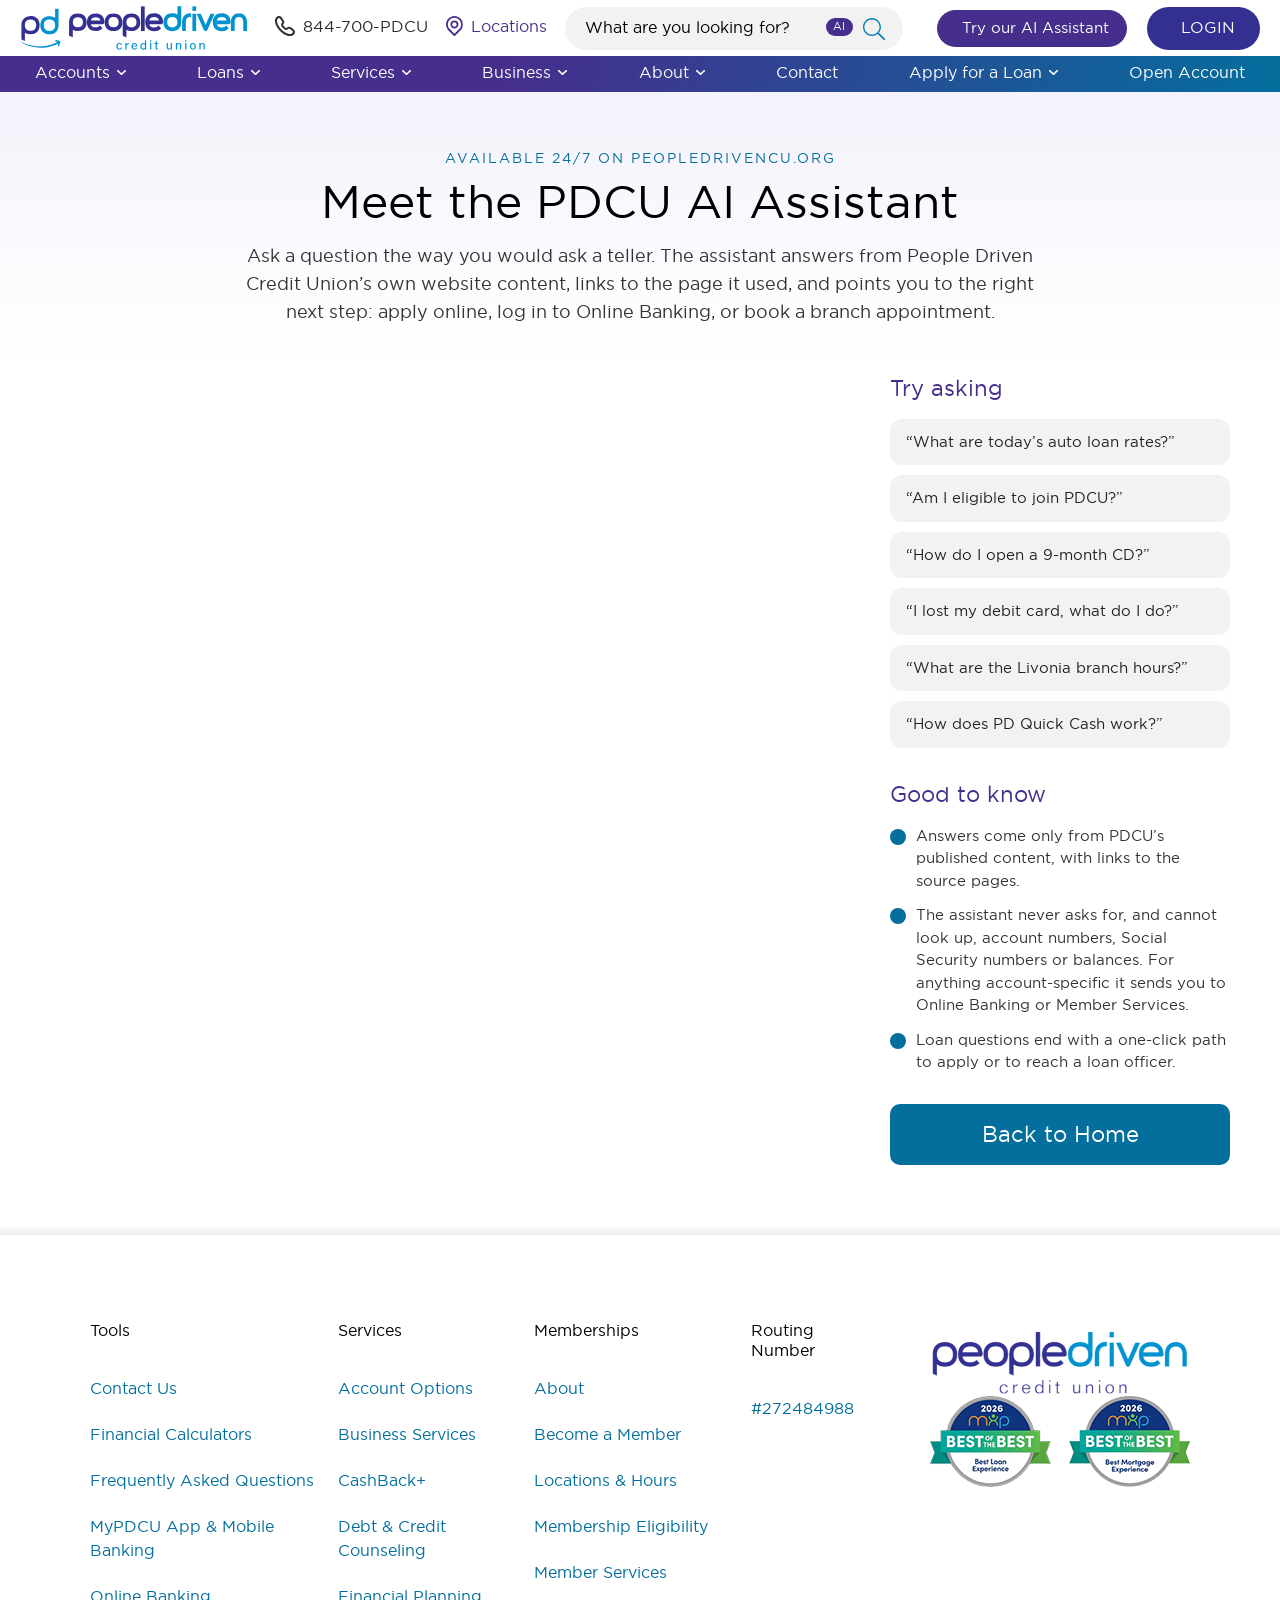
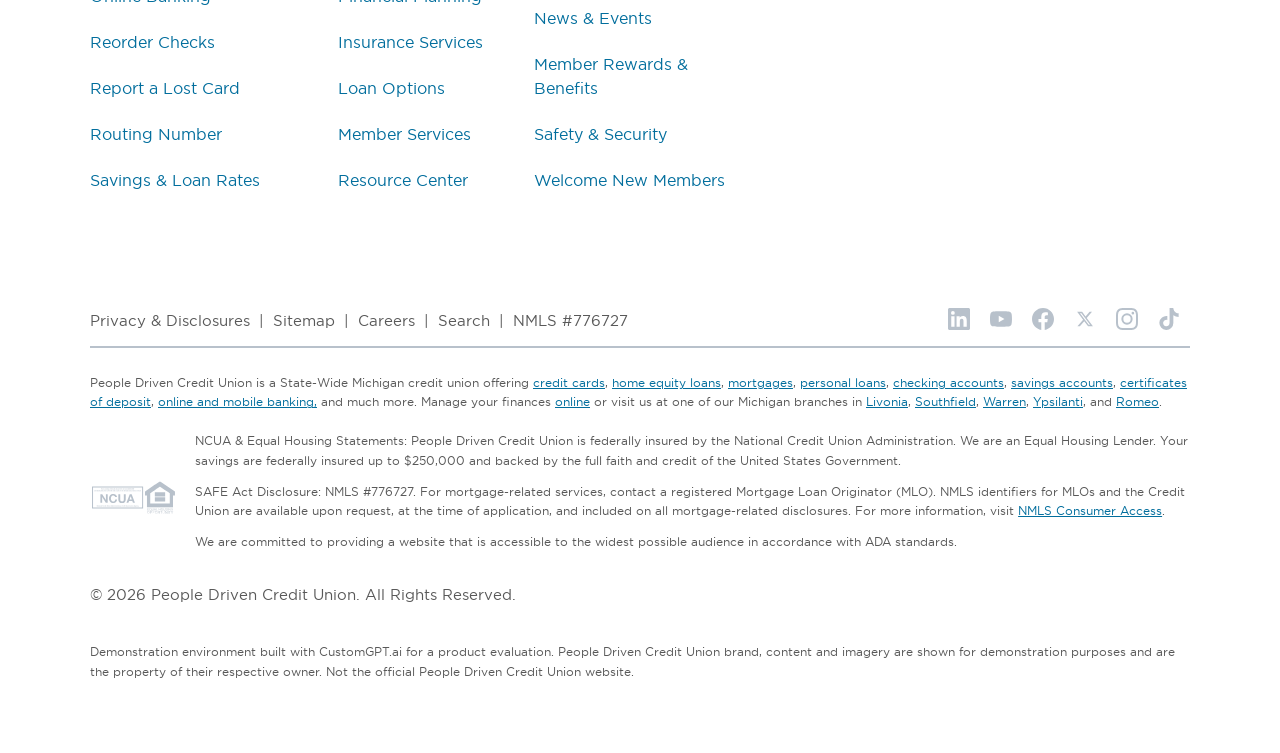
==== assistant.html @ 5036aa1f "Add Try our AI Assistant header button and an inline-embed assistant page Co-Authored-By: Claude Fab" ====
<!DOCTYPE html>
<html lang="en-US">
<head>
<meta charset="UTF-8">
<meta name="viewport" content="width=device-width, initial-scale=1">
<title>Try Our AI Assistant | People Driven Credit Union</title>
<meta name="description" content="Ask the People Driven Credit Union AI Assistant about accounts, loans, rates, branches and digital banking. Demo page.">
<meta name="robots" content="noindex, nofollow">
<link rel="icon" href="assets/img/pdcu-logo-200.png">
<link rel="preconnect" href="https://fonts.googleapis.com">
<link rel="preconnect" href="https://fonts.gstatic.com" crossorigin>
<link href="https://fonts.googleapis.com/css2?family=Great+Vibes&display=swap" rel="stylesheet">
<link rel="stylesheet" href="css/icons.css">
<link rel="stylesheet" href="css/styles.css">
<script src="config.js"></script>
<!-- DEMO SITE: a People Driven Credit Union-style homepage built to demonstrate a CustomGPT.ai website agent.
     Not the real peopledrivencu.org. Copy, rates and imagery captured from the public homepage on 2026-09-23. -->
</head>
<body class="page-assistant" data-no-float="1">

<header class="g-header">
  <div class="g-header__top">
    <div class="wrap-1380 g-header__container">
      <a class="logo-primary" href="index.html" aria-label="People Driven Credit Union home">
        <img src="assets/img/logo-full.svg" alt="People Driven Credit Union" width="227" height="44">
      </a>
      <div class="phone-area"><a href="tel:+1-844-700-7328"><span class="text">844-700-PDCU</span></a></div>
      <div class="locations-area"><a href="https://www.peopledrivencu.org/about/locations-hours/"><span class="text">Locations</span></a></div>
      <div class="search-area">
        <div class="c-search">
          <form class="c-search__form" action="#" method="get">
            <input class="c-search__input" id="search" name="q" type="text" placeholder="What are you looking for?" aria-label="Search the site with AI" autocomplete="off">
            <span class="c-search__ai" aria-hidden="true">AI</span>
            <button type="submit" aria-label="Search"><img src="assets/icons/search.svg" alt="" width="23" height="23"></button>
          </form>
        </div>

        <!-- AI search results dropdown (CustomGPT.ai Search Generative Experience renders into #customgpt_chat) -->
        <section class="sge-panel" id="sgePanel" role="dialog" aria-labelledby="sgeTitle" hidden>
          <header class="sge-panel__head">
            <div class="sge-panel__titles">
              <span class="sge-panel__label" id="sgeTitle">AI Search</span>
              <span class="sge-panel__query" id="sgeQuery"></span>
            </div>
            <button class="sge-panel__close" id="sgeClose" type="button" aria-label="Close search results">&times;</button>
          </header>
          <div class="sge-panel__body">
            <div class="sge-panel__loading" id="sgeLoading"><span class="sge-panel__spinner"></span> Searching peopledrivencu.org&hellip;</div>
            <div id="customgpt_chat"></div>
          </div>
        </section>
      </div>
      <div class="navigation__right">
        <a class="try-ai" href="assistant.html"><svg viewBox="0 0 24 24" width="18" height="18" aria-hidden="true"><path d="M12 2l1.8 5.2L19 9l-5.2 1.8L12 16l-1.8-5.2L5 9l5.2-1.8L12 2zm7 11l.9 2.6L22.5 16.5l-2.6.9L19 20l-.9-2.6-2.6-.9 2.6-.9L19 13zM5 14l.7 2 2 .7-2 .7L5 19.4l-.7-2-2-.7 2-.7L5 14z" fill="currentColor"/></svg>Try our AI Assistant</a>
        <button class="login login-trigger" type="button" aria-haspopup="true">
          <svg fill="none" height="21" viewBox="0 0 20 21" width="20" xmlns="http://www.w3.org/2000/svg" aria-hidden="true"><path d="M10.0038 11.1024C6.94383 11.1024 4.44873 8.61514 4.44873 5.55512C4.44873 2.4951 6.93598 0 10.0038 0C13.0717 0 15.559 2.48725 15.559 5.55512C15.559 8.62299 13.0717 11.1024 10.0038 11.1024ZM10.0038 1.96155C8.0266 1.96155 6.41028 3.57003 6.41028 5.55512C6.41028 7.54021 8.01876 9.14084 10.0038 9.14084C11.9889 9.14084 13.5974 7.53237 13.5974 5.55512C13.5974 3.57787 11.9889 1.96155 10.0038 1.96155Z" fill="white"/><path d="M19.0192 20.1255H0.980777C0.439388 20.1255 0 19.6862 0 19.1448C0 13.6289 4.48803 9.14084 10.0039 9.14084C15.5198 9.14084 20.0078 13.6289 20.0078 19.1448C20.0078 19.6862 19.5685 20.1255 19.0271 20.1255H19.0192ZM2.02432 18.164H17.9835C17.4971 14.1938 14.1075 11.1024 10.0039 11.1024C5.90035 11.1024 2.51079 14.186 2.02432 18.164Z" fill="white"/></svg>
          Login
        </button>
        <div class="c-login__container">
          <div class="c-login">
            <h2 class="c-login__title">Online Banking</h2>
            <form class="c-login__form" action="#" method="post" autocomplete="off">
              <label>Username <input class="c-login__input" name="username" type="text" required autocapitalize="off" autocorrect="off" spellcheck="false"></label>
              <button class="button button--hollow button--full-width c-login__button" type="submit">Sign in</button>
            </form>
            <div class="c-login__links">
              <a class="c-login__link" href="https://my.peopledrivencu.org/enroll">Enroll</a>
              <a class="c-login__link" href="https://my.peopledrivencu.org/forgot">Forgot Password</a>
            </div>
          </div>
        </div>
      </div>
    </div>
  </div>

  <div class="menubar-area">
    <div class="wrap-1380 g-header__container">
      <button class="c-trigger" type="button" aria-label="Open Navigation"><span></span></button>
      <nav class="navigation__inner" aria-label="Main">
        <ul class="nav-main">
          <li class="menu-item is-parent">
            <button class="is-parent-trigger" type="button" aria-expanded="false">Accounts</button>
            <ul class="sub-menu sub-menu-level-1">
              <li class="menu-item is-parent"><a class="parent-link" href="https://www.peopledrivencu.org/accounts/checking-account-options/">Checking</a>
                <ul class="sub-menu sub-menu-level-2">
                  <li class="menu-item"><a href="https://www.peopledrivencu.org/accounts/checking-account-options/basic-checking/">Checking Accounts</a></li>
                  <li class="menu-item"><a href="https://ordermychecks.com/login_a.jsp">Reorder Checks</a></li>
                  <li class="menu-item"><a href="https://www.peopledrivencu.org/accounts/checking-account-options/visa-debit-card-atm/">Visa Debit Card &amp; ATM Card</a></li>
                </ul>
              </li>
              <li class="menu-item is-parent"><a class="parent-link" href="https://www.peopledrivencu.org/accounts/savings/">Savings</a>
                <ul class="sub-menu sub-menu-level-2">
                  <li class="menu-item"><a href="https://www.peopledrivencu.org/accounts/savings/member-savings-account/">Savings Accounts</a></li>
                  <li class="menu-item"><a href="https://www.peopledrivencu.org/accounts/savings/youthaccounts/">Youth Accounts</a></li>
                  <li class="menu-item"><a href="https://www.peopledrivencu.org/accounts/investment-savings/money-market-plus/">Money Market Plus</a></li>
                  <li class="menu-item"><a href="https://www.peopledrivencu.org/accounts/investment-savings/high-yield-money-market-account/">High-Yield Money Market</a></li>
                  <li class="menu-item"><a href="https://www.peopledrivencu.org/accounts/savings/escrow-savings-account/">Escrow Savings Accounts</a></li>
                </ul>
              </li>
              <li class="menu-item is-parent"><a class="parent-link" href="https://www.peopledrivencu.org/accounts/investment-savings/">Investments</a>
                <ul class="sub-menu sub-menu-level-2">
                  <li class="menu-item"><a href="https://www.peopledrivencu.org/accounts/investment-savings/certificate-of-deposit/">Certificates of Deposit</a></li>
                  <li class="menu-item"><a href="https://www.peopledrivencu.org/accounts/investment-savings/9-month-cd/">9-month CD Special</a></li>
                  <li class="menu-item"><a href="https://www.peopledrivencu.org/accounts/investment-savings/ira-certificates/">IRA Certificates</a></li>
                  <li class="menu-item"><a href="https://www.peopledrivencu.org/accounts/investment-savings/save-to-win-cd/">Save to Win Certificates</a></li>
                </ul>
              </li>
            </ul>
          </li>
          <li class="menu-item is-parent">
            <button class="is-parent-trigger" type="button" aria-expanded="false">Loans</button>
            <ul class="sub-menu sub-menu-level-1">
              <li class="menu-item is-parent"><a class="parent-link" href="https://www.peopledrivencu.org/loans/vehicle/">Vehicle</a>
                <ul class="sub-menu sub-menu-level-2">
                  <li class="menu-item"><a href="https://www.peopledrivencu.org/loans/vehicle/auto-loan/">Auto Loans</a></li>
                  <li class="menu-item"><a href="https://www.peopledrivencu.org/loans/vehicle/classic-car-auto-loans/">Classic Car Loans</a></li>
                  <li class="menu-item"><a href="https://www.peopledrivencu.org/loans/vehicle/motorcycle-boat-rv-loans/">Motorcycle, Boat &amp; RV</a></li>
                  <li class="menu-item"><a href="https://www.peopledrivencu.org/loans/vehicle/refinance-your-car-truck-or-suv/">Refinance Your Vehicle</a></li>
                </ul>
              </li>
              <li class="menu-item is-parent"><a class="parent-link" href="https://www.peopledrivencu.org/loans/home-loans/">Home Equity</a>
                <ul class="sub-menu sub-menu-level-2">
                  <li class="menu-item"><a href="https://www.peopledrivencu.org/loans/home-loans/home-equity-loans/">Fixed Rate Home Equity</a></li>
                  <li class="menu-item"><a href="https://www.peopledrivencu.org/loans/home-loans/home-equity-line-of-credit/">Home Equity Line of Credit</a></li>
                  <li class="menu-item"><a href="https://www.peopledrivencu.org/loans/home-loans/land-loan/">Land Loans</a></li>
                  <li class="menu-item"><a href="https://www.peopledrivencu.org/loans/home-loans/connect-with-a-home-equity-specialist/">Home Equity Help</a></li>
                </ul>
              </li>
              <li class="menu-item is-parent"><a class="parent-link" href="https://www.peopledrivencu.org/loans/mortgage-loan-options/">Home Mortgage</a>
                <ul class="sub-menu sub-menu-level-2">
                  <li class="menu-item"><a href="https://www.peopledrivencu.org/loans/mortgage-loan-options/fixed-rate/">Fixed Mortgage</a></li>
                  <li class="menu-item"><a href="https://www.peopledrivencu.org/loans/mortgage-loan-options/adjustable-rate-mortgage/">Adjustable Rate Mortgage</a></li>
                  <li class="menu-item"><a href="https://www.peopledrivencu.org/loans/mortgage-loan-options/mortgage-refinance/">Mortgage Refinance</a></li>
                  <li class="menu-item"><a href="https://www.peopledrivencu.org/loans/mortgage-loan-options/connect-with-a-mortgage-loan-officer/">Mortgage Help</a></li>
                </ul>
              </li>
              <li class="menu-item is-parent"><a class="parent-link" href="https://www.peopledrivencu.org/loans/personal-loan-options/">Personal</a>
                <ul class="sub-menu sub-menu-level-2">
                  <li class="menu-item"><a href="https://www.peopledrivencu.org/loans/personal-loan-options/personal-loans/">Personal Loans</a></li>
                  <li class="menu-item"><a href="https://www.peopledrivencu.org/loans/personal-loan-options/personal-line-of-credit/">Personal Lines of Credit</a></li>
                  <li class="menu-item"><a href="https://www.peopledrivencu.org/loans/personal-loan-options/visa-rewards-driven-credit-card/">Rewards Driven Credit Card</a></li>
                  <li class="menu-item"><a href="https://www.peopledrivencu.org/loans/personal-loan-options/pd-quick-cash/">PD Quick Cash</a></li>
                  <li class="menu-item"><a href="https://www.peopledrivencu.org/loans/personal-loan-options/back-to-school-loan/">Back-to-School Cash Loan</a></li>
                </ul>
              </li>
            </ul>
          </li>
          <li class="menu-item is-parent">
            <button class="is-parent-trigger" type="button" aria-expanded="false">Services</button>
            <ul class="sub-menu sub-menu-level-1">
              <li class="menu-item is-parent"><a class="parent-link" href="https://www.peopledrivencu.org/member-services/">PDCU Services</a>
                <ul class="sub-menu sub-menu-level-2">
                  <li class="menu-item"><a href="https://www.peopledrivencu.org/mobile-online/mobile-banking/">MyPDCU App</a></li>
                  <li class="menu-item"><a href="https://www.peopledrivencu.org/mobile-online/">Online Banking</a></li>
                  <li class="menu-item"><a href="https://www.peopledrivencu.org/other/safety-and-security/cybersecurity-and-digital-safety/introducing-pdcupay-powered-by-payrailz/">PDCUpay</a></li>
                  <li class="menu-item"><a href="https://www.peopledrivencu.org/member-services/cashback/">CashBack+</a></li>
                  <li class="menu-item"><a href="https://www.peopledrivencu.org/member-services/financial-calculators/">Financial Calculators</a></li>
                  <li class="menu-item"><a href="https://www.peopledrivencu.org/member-services/fraud-alerts/">Fraud Alerts</a></li>
                  <li class="menu-item"><a href="https://www.peopledrivencu.org/mobile-online/italk-telephone-teller/">iTalk Telephone Teller</a></li>
                  <li class="menu-item"><a href="https://www.peopledrivencu.org/faqs/what-is-quick-pay-at-people-driven-credit-union-what-is-quick-pay/">Quick Pay</a></li>
                  <li class="menu-item"><a href="https://www.peopledrivencu.org/faqs/wiring-instructions/">Wiring Instructions</a></li>
                </ul>
              </li>
              <li class="menu-item is-parent"><a class="parent-link" href="https://www.peopledrivencu.org/member-services/">Partner Services</a>
                <ul class="sub-menu sub-menu-level-2">
                  <li class="menu-item"><a href="https://www.peopledrivencu.org/member-services/financial-planning-trusts/">Financial Planning</a></li>
                  <li class="menu-item"><a href="https://www.peopledrivencu.org/member-services/greenpath-debt-and-credit-counseling/">GreenPath Debt &amp; Credit Counseling</a></li>
                  <li class="menu-item"><a href="https://www.peopledrivencu.org/member-services/insurance-services/">Insurance Services</a></li>
                  <li class="menu-item"><a href="https://www.peopledrivencu.org/member-services/lost-stolen-cards/">Lost/Stolen Cards</a></li>
                  <li class="menu-item"><a href="https://ordermychecks.com/login_a.jsp">Reorder Checks</a></li>
                  <li class="menu-item"><a href="https://www.peopledrivencu.org/member-services/tax-prep-discounts/">Tax Prep Discounts</a></li>
                  <li class="menu-item"><a href="https://www.peopledrivencu.org/member-services/trusts-wills/">Trust &amp; Will</a></li>
                </ul>
              </li>
            </ul>
          </li>
          <li class="menu-item is-parent">
            <button class="is-parent-trigger" type="button" aria-expanded="false">Business</button>
            <ul class="sub-menu sub-menu-level-1">
              <li class="menu-item is-parent"><a class="parent-link" href="https://www.peopledrivencu.org/business/">Business Services</a>
                <ul class="sub-menu sub-menu-level-2">
                  <li class="menu-item"><a href="https://www.peopledrivencu.org/business/business-loans/">Business Loans</a></li>
                  <li class="menu-item"><a href="https://www.peopledrivencu.org/business/commercial-loans/">Commercial Loans</a></li>
                  <li class="menu-item"><a href="https://www.peopledrivencu.org/business/business-checking/">Business Checking Accounts</a></li>
                  <li class="menu-item"><a href="https://www.peopledrivencu.org/business/high-yield-money-market-savings-accounts-for-businesses/">High-Yield Businesses Money Market</a></li>
                  <li class="menu-item"><a href="https://www.peopledrivencu.org/business/ach-origination/">ACH Origination</a></li>
                  <li class="menu-item"><a href="https://www.peopledrivencu.org/business/fraud-prevention/">Fraud Prevention</a></li>
                  <li class="menu-item"><a href="https://www.peopledrivencu.org/business/merchant-services/">Merchant Services</a></li>
                  <li class="menu-item"><a href="https://www.peopledrivencu.org/business/payroll-services/">Payroll Services</a></li>
                  <li class="menu-item"><a href="https://www.peopledrivencu.org/business/remote-deposit-capture/">Remote Deposit Capture</a></li>
                </ul>
              </li>
            </ul>
          </li>
          <li class="menu-item is-parent">
            <button class="is-parent-trigger" type="button" aria-expanded="false">About</button>
            <ul class="sub-menu sub-menu-level-1">
              <li class="menu-item is-parent"><a class="parent-link" href="https://www.peopledrivencu.org/about/">About PDCU</a>
                <ul class="sub-menu sub-menu-level-2">
                  <li class="menu-item"><a href="https://www.peopledrivencu.org/about/blog-news-events/">News &amp; Events</a></li>
                  <li class="menu-item"><a href="https://www.peopledrivencu.org/about/a-people-driven-story/">A People Driven Story</a></li>
                  <li class="menu-item"><a href="https://www.peopledrivencu.org/about/locations-hours/">Locations &amp; Hours</a></li>
                  <li class="menu-item"><a href="https://www.peopledrivencu.org/about/membership/">Membership Eligibility</a></li>
                  <li class="menu-item"><a href="https://www.peopledrivencu.org/member-services/relationship-rewards/">Member Rewards &amp; Benefits</a></li>
                  <li class="menu-item"><a href="https://www.peopledrivencu.org/member-services/resource-center/">Resource Center</a></li>
                </ul>
              </li>
            </ul>
          </li>
          <li class="menu-item"><a href="https://www.peopledrivencu.org/about/contact-us/">Contact</a></li>
          <li class="menu-item is-parent menu-item--right">
            <button class="is-parent-trigger" type="button" aria-expanded="false">Apply for a Loan</button>
            <ul class="sub-menu sub-menu-level-1">
              <li class="menu-item is-parent"><a class="parent-link" href="https://peopledrivencu.loanspq.com/apply.aspx?lenderref=pdcu062521&amp;list=CCHEPLVLST">Apply Today!</a>
                <ul class="sub-menu sub-menu-level-2">
                  <li class="menu-item"><a href="https://peopledrivencu.loanspq.com/cc/CreditCard.aspx">Credit Card</a></li>
                  <li class="menu-item"><a href="https://app.loanspq.com/he/HomeEquityLoan.aspx">Home Equity Loan</a></li>
                  <li class="menu-item"><a href="https://cu.memberfirst.com/peopledrivencu">Home Mortgage</a></li>
                  <li class="menu-item"><a href="https://peopledrivencu.loanspq.com/pl/PersonalLoan.aspx">Personal Loan</a></li>
                  <li class="menu-item"><a href="https://www.peopledrivencu.org/loans/personal-loan-options/pd-quick-cash/">PD Quick Cash</a></li>
                  <li class="menu-item"><a href="https://peopledrivencu.loanspq.com/vl/VehicleLoan.aspx">Vehicle Loan</a></li>
                </ul>
              </li>
            </ul>
          </li>
          <li class="menu-item"><a href="https://peopledrivencu.loanspq.com/apply.aspx">Open Account</a></li>
        </ul>
      </nav>
    </div>
  </div>
</header>


<main class="g-page-content assistant">
  <section class="assistant-hero">
    <div class="container assistant-hero__inner">
      <p class="subheading">Available 24/7 on peopledrivencu.org</p>
      <h1>Meet the PDCU AI Assistant</h1>
      <p class="assistant-hero__lead">Ask a question the way you would ask a teller. The assistant answers from People Driven Credit Union&rsquo;s own website content, links to the page it used, and points you to the right next step: apply online, log in to Online Banking, or book a branch appointment.</p>
    </div>
  </section>

  <section class="assistant-body">
    <div class="container assistant-grid">
      <div class="assistant-card">
        <div id="customgpt_assistant"></div>
        <script src="https://cdn.customgpt.ai/js/embed.js" defer div_id="customgpt_assistant" p_id="100838" p_key="524edb88c586c922e73ae252188df966" height="720px"></script>
      </div>
      <aside class="assistant-side">
        <h2>Try asking</h2>
        <ul class="assistant-examples">
          <li>&ldquo;What are today&rsquo;s auto loan rates?&rdquo;</li>
          <li>&ldquo;Am I eligible to join PDCU?&rdquo;</li>
          <li>&ldquo;How do I open a 9-month CD?&rdquo;</li>
          <li>&ldquo;I lost my debit card, what do I do?&rdquo;</li>
          <li>&ldquo;What are the Livonia branch hours?&rdquo;</li>
          <li>&ldquo;How does PD Quick Cash work?&rdquo;</li>
        </ul>
        <h2>Good to know</h2>
        <ul class="assistant-notes">
          <li>Answers come only from PDCU&rsquo;s published content, with links to the source pages.</li>
          <li>The assistant never asks for, and cannot look up, account numbers, Social Security numbers or balances. For anything account-specific it sends you to Online Banking or Member Services.</li>
          <li>Loan questions end with a one-click path to apply or to reach a loan officer.</li>
        </ul>
        <div class="assistant-side__cta">
          <a class="btn filled" href="index.html">Back to Home</a>
        </div>
      </aside>
    </div>
  </section>
</main>

<footer class="g-footer">
  <div class="g-footer__top-background g-l-wrapper wrap-1380">
    <div class="g-footer__top-content">
      <div class="g-footer__navs">
        <nav class="g-footer__nav" aria-label="Tools">
          <button class="g-footer__nav__heading" type="button">Tools</button>
          <ul class="g-footer__nav__content">
            <li><a href="https://www.peopledrivencu.org/about/contact-us/">Contact Us</a></li>
            <li><a href="https://www.peopledrivencu.org/member-services/financial-calculators/">Financial Calculators</a></li>
            <li><a href="https://www.peopledrivencu.org/faqs/">Frequently Asked Questions</a></li>
            <li><a href="https://www.peopledrivencu.org/mobile-online/mobile-banking/">MyPDCU App &amp; Mobile Banking</a></li>
            <li><a href="https://my.peopledrivencu.org/login">Online Banking</a></li>
            <li><a href="https://ordermychecks.com/login_a.jsp">Reorder Checks</a></li>
            <li><a href="https://www.peopledrivencu.org/member-services/lost-stolen-cards/">Report a Lost Card</a></li>
            <li><a href="https://www.peopledrivencu.org/about/routing-number/">Routing Number</a></li>
            <li><a href="https://www.peopledrivencu.org/about/rates/">Savings &amp; Loan Rates</a></li>
          </ul>
        </nav>
        <nav class="g-footer__nav" aria-label="Services">
          <button class="g-footer__nav__heading" type="button">Services</button>
          <ul class="g-footer__nav__content">
            <li><a href="https://www.peopledrivencu.org/accounts/">Account Options</a></li>
            <li><a href="https://www.peopledrivencu.org/business/">Business Services</a></li>
            <li><a href="https://www.peopledrivencu.org/member-services/cashback/">CashBack+</a></li>
            <li><a href="https://www.peopledrivencu.org/member-services/greenpath-debt-and-credit-counseling/">Debt &amp; Credit Counseling</a></li>
            <li><a href="https://www.peopledrivencu.org/member-services/financial-planning-trusts/">Financial Planning</a></li>
            <li><a href="https://www.peopledrivencu.org/member-services/insurance-services/">Insurance Services</a></li>
            <li><a href="https://www.peopledrivencu.org/loans/">Loan Options</a></li>
            <li><a href="https://www.peopledrivencu.org/member-services/">Member Services</a></li>
            <li><a href="https://www.peopledrivencu.org/member-services/resource-center/">Resource Center</a></li>
          </ul>
        </nav>
        <nav class="g-footer__nav" aria-label="Memberships">
          <button class="g-footer__nav__heading" type="button">Memberships</button>
          <ul class="g-footer__nav__content">
            <li><a href="https://www.peopledrivencu.org/about/">About</a></li>
            <li><a href="https://www.peopledrivencu.org/accounts/savings/member-savings-account/">Become a Member</a></li>
            <li><a href="https://www.peopledrivencu.org/about/locations-hours/">Locations &amp; Hours</a></li>
            <li><a href="https://www.peopledrivencu.org/about/membership/">Membership Eligibility</a></li>
            <li><a href="https://www.peopledrivencu.org/member-services/">Member Services</a></li>
            <li><a href="https://www.peopledrivencu.org/about/blog-news-events/">News &amp; Events</a></li>
            <li><a href="https://www.peopledrivencu.org/member-services/relationship-rewards/">Member Rewards &amp; Benefits</a></li>
            <li><a href="https://www.peopledrivencu.org/member-services/fraud-alerts/">Safety &amp; Security</a></li>
            <li><a href="https://www.peopledrivencu.org/about/welcome-new-members/">Welcome New Members</a></li>
          </ul>
        </nav>
        <nav class="g-footer__nav" aria-label="Routing Number">
          <button class="g-footer__nav__heading" type="button">Routing Number</button>
          <ul class="g-footer__nav__content">
            <li><a href="https://www.peopledrivencu.org/faqs/wiring-instructions/" aria-label="Wiring Instructions">#272484988</a></li>
          </ul>
        </nav>
      </div>
      <div class="g-footer__icon">
        <a href="index.html"><img src="assets/img/logo-full.png" alt="People Driven Credit Union logo"></a>
        <a class="badge" href="https://www.peopledrivencu.org/other/community/people-driven-credit-union-earns-national-recognition/"><img src="assets/img/memberxp.png" alt="2026 MemberXP Best of the Best Award Winner badge."></a>
      </div>
    </div>
  </div>
  <div class="g-footer__bottom-background g-l-wrapper wrap-1380">
    <div class="g-footer__bottom-content">
      <nav class="g-footer__info" aria-label="Site links">
        <ul class="g-footer__site-links">
          <li class="g-footer__site-link"><a href="https://www.peopledrivencu.org/notifications/">Privacy &amp; Disclosures</a></li>
          <li class="g-footer__site-link"><a href="https://www.peopledrivencu.org/sitemap/">Sitemap</a></li>
          <li class="g-footer__site-link"><a href="https://www.peopledrivencu.org/about/careers/">Careers</a></li>
          <li class="g-footer__site-link"><a href="https://www.peopledrivencu.org/faqs/search/">Search</a></li>
          <li class="g-footer__site-link">NMLS #776727</li>
        </ul>
      </nav>
      <div class="g-footer__social">
        <ul class="c-social-media">
          <li class="c-social-media__item"><a class="c-social-media__link" href="https://www.linkedin.com/company/people-driven-credit-union/" rel="noopener" target="_blank" aria-label="Follow on LinkedIn"><svg viewBox="0 0 24 24" aria-hidden="true"><path d="M20.447 20.452h-3.554v-5.569c0-1.328-.027-3.037-1.852-3.037-1.853 0-2.136 1.445-2.136 2.939v5.667H9.351V9h3.414v1.561h.046c.477-.9 1.637-1.85 3.37-1.85 3.601 0 4.267 2.37 4.267 5.455v6.286zM5.337 7.433a2.062 2.062 0 01-2.063-2.065 2.064 2.064 0 112.063 2.065zm1.782 13.019H3.555V9h3.564v11.452zM22.225 0H1.771C.792 0 0 .774 0 1.729v20.542C0 23.227.792 24 1.771 24h20.451C23.2 24 24 23.227 24 22.271V1.729C24 .774 23.2 0 22.222 0h.003z"/></svg></a></li>
          <li class="c-social-media__item"><a class="c-social-media__link" href="https://www.youtube.com/channel/UCadXdQS70zfFacdrP7ksoNg" rel="noopener" target="_blank" aria-label="Follow on YouTube"><svg viewBox="0 0 24 24" aria-hidden="true"><path d="M23.498 6.186a3.016 3.016 0 00-2.122-2.136C19.505 3.545 12 3.545 12 3.545s-7.505 0-9.377.505A3.017 3.017 0 00.502 6.186C0 8.07 0 12 0 12s0 3.93.502 5.814a3.016 3.016 0 002.122 2.136c1.871.505 9.376.505 9.376.505s7.505 0 9.377-.505a3.015 3.015 0 002.122-2.136C24 15.93 24 12 24 12s0-3.93-.502-5.814zM9.545 15.568V8.432L15.818 12l-6.273 3.568z"/></svg></a></li>
          <li class="c-social-media__item"><a class="c-social-media__link" href="https://www.facebook.com/peopledrivencu/" rel="noopener" target="_blank" aria-label="Follow on Facebook"><svg viewBox="0 0 24 24" aria-hidden="true"><path d="M24 12.073c0-6.627-5.373-12-12-12s-12 5.373-12 12c0 5.99 4.388 10.954 10.125 11.854v-8.385H7.078v-3.47h3.047V9.43c0-3.007 1.792-4.669 4.533-4.669 1.312 0 2.686.235 2.686.235v2.953H15.83c-1.491 0-1.956.925-1.956 1.874v2.25h3.328l-.532 3.47h-2.796v8.385C19.612 23.027 24 18.062 24 12.073z"/></svg></a></li>
          <li class="c-social-media__item"><a class="c-social-media__link" href="https://x.com/peopledrivencu" rel="noopener" target="_blank" aria-label="Follow on X"><svg viewBox="0 0 640 640" aria-hidden="true"><path d="M453.2 112L523.8 112L369.6 288.2L551 528L409 528L297.7 382.6L170.5 528L99.8 528L264.7 339.5L90.8 112L236.4 112L336.9 244.9L453.2 112zM428.4 485.8L467.5 485.8L215.1 152L173.1 152L428.4 485.8z"/></svg></a></li>
          <li class="c-social-media__item"><a class="c-social-media__link" href="https://www.instagram.com/peopledrivencu/" rel="noopener" target="_blank" aria-label="Follow on Instagram"><svg viewBox="0 0 24 24" aria-hidden="true"><path d="M12 2.163c3.204 0 3.584.012 4.85.07 3.252.148 4.771 1.691 4.919 4.919.058 1.265.069 1.645.069 4.849 0 3.205-.012 3.584-.069 4.849-.149 3.225-1.664 4.771-4.919 4.919-1.266.058-1.644.07-4.85.07-3.204 0-3.584-.012-4.849-.07-3.26-.149-4.771-1.699-4.919-4.92-.058-1.265-.07-1.644-.07-4.849 0-3.204.013-3.583.07-4.849.149-3.227 1.664-4.771 4.919-4.919 1.266-.057 1.645-.069 4.849-.069zM12 0C8.741 0 8.333.014 7.053.072 2.695.272.273 2.69.073 7.052.014 8.333 0 8.741 0 12c0 3.259.014 3.668.072 4.948.2 4.358 2.618 6.78 6.98 6.98C8.333 23.986 8.741 24 12 24c3.259 0 3.668-.014 4.948-.072 4.354-.2 6.782-2.618 6.979-6.98.059-1.28.073-1.689.073-4.948 0-3.259-.014-3.667-.072-4.947-.196-4.354-2.617-6.78-6.979-6.98C15.668.014 15.259 0 12 0zm0 5.838a6.162 6.162 0 100 12.324 6.162 6.162 0 000-12.324zM12 16a4 4 0 110-8 4 4 0 010 8zm6.406-11.845a1.44 1.44 0 100 2.881 1.44 1.44 0 000-2.881z"/></svg></a></li>
          <li class="c-social-media__item"><a class="c-social-media__link" href="https://www.tiktok.com/@peopledrivencu" rel="noopener" target="_blank" aria-label="Follow on TikTok"><svg viewBox="0 0 448 512" aria-hidden="true"><path d="M448,209.91a210.06,210.06,0,0,1-122.77-39.25V349.38A162.55,162.55,0,1,1,185,188.31V278.2a74.62,74.62,0,1,0,52.23,71.18V0l88,0a121.18,121.18,0,0,0,1.86,22.17h0A122.18,122.18,0,0,0,381,102.39a121.43,121.43,0,0,0,67,20.14Z"/></svg></a></li>
        </ul>
      </div>
    </div>
    <div class="g-footer__disclaimer">
      <p>People Driven Credit Union is a State-Wide Michigan credit union offering <a href="https://www.peopledrivencu.org/loans/personal-loan-options/visa-rewards-driven-credit-card/">credit cards</a>, <a href="https://www.peopledrivencu.org/loans/home-loans/">home equity loans</a>, <a href="https://www.peopledrivencu.org/loans/mortgage-loan-options/">mortgages</a>, <a href="https://www.peopledrivencu.org/loans/personal-loan-options/">personal loans</a>, <a href="https://www.peopledrivencu.org/accounts/checking-account-options/">checking accounts</a>, <a href="https://www.peopledrivencu.org/accounts/savings/">savings accounts</a>, <a href="https://www.peopledrivencu.org/accounts/investment-savings/certificate-of-deposit/">certificates of deposit</a>, <a href="https://www.peopledrivencu.org/mobile-online/mobile-banking/">online and mobile banking,</a> and much more. Manage your finances <a href="https://my.peopledrivencu.org/login">online</a> or visit us at one of our Michigan branches in <a href="https://www.peopledrivencu.org/about/locations-hours/livonia/">Livonia</a>, <a href="https://www.peopledrivencu.org/about/locations-hours/southfield/">Southfield</a>, <a href="https://www.peopledrivencu.org/about/locations-hours/warren/">Warren</a>, <a href="https://www.peopledrivencu.org/about/locations-hours/ypsilanti/">Ypsilanti</a>, and <a href="https://www.peopledrivencu.org/about/locations-hours/romeo/">Romeo</a>.</p>
    </div>
    <div class="g-footer__legal">
      <div class="g-footer__legal-images">
        <a href="https://www.ncua.gov/"><img class="ncua" src="assets/img/ncua.svg" alt="Federally Insured by NCUA"></a>
        <a href="https://www.hud.gov/program_offices/fair_housing_equal_opp/fair_housing_rights_and_obligations"><img class="ehl" src="assets/img/ehl.svg" alt="Equal Housing Opportunity"></a>
      </div>
      <div class="g-footer__disclaimer">
        <p><strong>NCUA &amp; Equal Housing Statements:</strong> People Driven Credit Union is federally insured by the National Credit Union Administration. We are an Equal Housing Lender. Your savings are federally insured up to $250,000 and backed by the full faith and credit of the United States Government.</p>
        <p><strong>SAFE Act Disclosure:</strong> NMLS #776727. For mortgage-related services, contact a registered Mortgage Loan Originator (MLO). NMLS identifiers for MLOs and the Credit Union are available upon request, at the time of application, and included on all mortgage-related disclosures. For more information, visit <a href="https://www.nmlsconsumeraccess.org/">NMLS Consumer Access</a>.</p>
        <p>We are committed to providing a website that is accessible to the widest possible audience in accordance with ADA standards.</p>
      </div>
    </div>
    <div class="g-footer__copyright">&copy; 2026 <a href="index.html">People Driven Credit Union</a>. All Rights Reserved.</div>
    <div class="g-footer__disclaimer demo-note"><p>Demonstration environment built with CustomGPT.ai for a product evaluation. People Driven Credit Union brand, content and imagery are shown for demonstration purposes and are the property of their respective owner. Not the official People Driven Credit Union website.</p></div>
  </div>
</footer>

<script src="js/main.js"></script>
</body>
</html>
---- css/icons.css ----
:root{
  --ico-phone-20: url('data:image/svg+xml,<svg width="20" height="20" viewBox="0 0 20 20" fill="none" xmlns="http://www.w3.org/2000/svg"><g clip-path="url(%23clip0_4065_74)"><path d="M15.2594 20C11.1022 20 7.4717 17.2772 5.09731 14.9028C2.56084 12.3663 -0.380814 8.38737 0.04058 3.87359C0.162136 2.56079 1.66943 0.591582 3.36311 0.121566C4.63539 -0.234998 5.78612 0.210707 6.79909 1.44247C7.30962 2.07456 8.54139 3.76824 8.97899 4.65155C9.56246 5.81849 9.32745 7.22854 8.38742 8.16857C8.16862 8.38737 7.85257 9.03567 8.3469 9.52189L9.41659 10.5916L10.4863 11.6613C10.9806 12.1556 11.6289 11.8396 11.8396 11.6289C12.7715 10.6969 14.1897 10.4538 15.3566 11.0373C16.248 11.483 17.9417 12.7148 18.5657 13.2253C19.7975 14.2302 20.2432 15.389 19.8866 16.6613C19.4166 18.355 17.4474 19.8622 16.1346 19.9757C15.8428 20 15.5511 20.0162 15.2675 20.0162L15.2594 20ZM4.18158 2.02594C4.09244 2.02594 3.9952 2.04215 3.90606 2.06646C3.02275 2.31768 2.09893 3.58186 2.05841 4.05187C1.69374 7.98218 4.70833 11.637 6.53167 13.4603C8.355 15.2917 12.0179 18.2982 15.9401 17.9336C16.4101 17.893 17.6824 16.9692 17.9255 16.0859C18.039 15.6888 17.966 15.3323 17.2772 14.765C16.637 14.2464 15.0892 13.1443 14.449 12.8201C14.0681 12.6337 13.5819 12.7229 13.2659 13.0308C12.2367 14.0519 10.3323 14.3598 9.04382 13.0632L6.90444 10.9238C5.61594 9.63534 5.91578 7.72286 6.94496 6.70179C7.261 6.38575 7.34204 5.89952 7.15565 5.51865C6.8315 4.87845 5.75371 3.34685 5.21886 2.69045C4.78936 2.16371 4.47332 2.00163 4.18158 2.00163V2.02594Z" fill="%23313133"/></g><defs><clipPath id="clip0_4065_74"><rect width="20" height="20" fill="white"/></clipPath></defs></svg>');
  --ico-phone-hover: url('data:image/svg+xml,<svg width="20" height="20" viewBox="0 0 20 20" fill="none" xmlns="http://www.w3.org/2000/svg"><g clip-path="url(%23clip0_4065_74)"><path d="M15.2594 20C11.1022 20 7.4717 17.2772 5.09731 14.9028C2.56084 12.3663 -0.380814 8.38737 0.04058 3.87359C0.162136 2.56079 1.66943 0.591582 3.36311 0.121566C4.63539 -0.234998 5.78612 0.210707 6.79909 1.44247C7.30962 2.07456 8.54139 3.76824 8.97899 4.65155C9.56246 5.81849 9.32745 7.22854 8.38742 8.16857C8.16862 8.38737 7.85257 9.03567 8.3469 9.52189L9.41659 10.5916L10.4863 11.6613C10.9806 12.1556 11.6289 11.8396 11.8396 11.6289C12.7715 10.6969 14.1897 10.4538 15.3566 11.0373C16.248 11.483 17.9417 12.7148 18.5657 13.2253C19.7975 14.2302 20.2432 15.389 19.8866 16.6613C19.4166 18.355 17.4474 19.8622 16.1346 19.9757C15.8428 20 15.5511 20.0162 15.2675 20.0162L15.2594 20ZM4.18158 2.02594C4.09244 2.02594 3.9952 2.04215 3.90606 2.06646C3.02275 2.31768 2.09893 3.58186 2.05841 4.05187C1.69374 7.98218 4.70833 11.637 6.53167 13.4603C8.355 15.2917 12.0179 18.2982 15.9401 17.9336C16.4101 17.893 17.6824 16.9692 17.9255 16.0859C18.039 15.6888 17.966 15.3323 17.2772 14.765C16.637 14.2464 15.0892 13.1443 14.449 12.8201C14.0681 12.6337 13.5819 12.7229 13.2659 13.0308C12.2367 14.0519 10.3323 14.3598 9.04382 13.0632L6.90444 10.9238C5.61594 9.63534 5.91578 7.72286 6.94496 6.70179C7.261 6.38575 7.34204 5.89952 7.15565 5.51865C6.8315 4.87845 5.75371 3.34685 5.21886 2.69045C4.78936 2.16371 4.47332 2.00163 4.18158 2.00163V2.02594Z" fill="%23026E9D"/></g><defs><clipPath id="clip0_4065_74"><rect width="20" height="20" fill="white"/></clipPath></defs></svg>');
  --ico-phone-26: url('data:image/svg+xml,<svg width="26" height="26" viewBox="0 0 26 26" fill="none" xmlns="http://www.w3.org/2000/svg"><g clip-path="url(%23clip0_4101_10)"><path d="M19.8372 25.9998C14.4328 25.9998 9.71321 22.4601 6.6265 19.3734C3.32909 16.076 -0.495058 10.9034 0.052754 5.03546C0.210777 3.32881 2.17026 0.768846 4.37204 0.157825C6.02601 -0.305708 7.52196 0.273709 8.83881 1.87501C9.50251 2.69672 11.1038 4.89851 11.6727 6.0468C12.4312 7.56382 12.1257 9.39688 10.9036 10.6189C10.6192 10.9034 10.2083 11.7462 10.851 12.3782L12.2416 13.7688L13.6322 15.1594C14.2748 15.8021 15.1176 15.3912 15.3915 15.1173C16.603 13.9058 18.4466 13.5898 19.9636 14.3483C21.1224 14.9277 23.3242 16.529 24.1354 17.1927C25.7367 18.499 26.3161 20.0055 25.8526 21.6594C25.2416 23.8612 22.6816 25.8207 20.975 25.9682C20.5957 25.9998 20.2164 26.0209 19.8477 26.0209L19.8372 25.9998ZM5.43606 2.63351C5.32018 2.63351 5.19376 2.65458 5.07788 2.68619C3.92958 3.01277 2.7286 4.6562 2.67593 5.26723C2.20186 10.3766 6.12083 15.1278 8.49117 17.4982C10.8615 19.8791 15.6233 23.7875 20.7221 23.3134C21.3331 23.2607 22.9871 22.0598 23.3032 20.9115C23.4506 20.3953 23.3558 19.9317 22.4604 19.1943C21.6281 18.5201 19.616 17.0873 18.7837 16.6659C18.2886 16.4236 17.6565 16.5395 17.2456 16.9398C15.9077 18.2672 13.432 18.6676 11.757 16.982L8.97577 14.2008C7.30073 12.5257 7.69052 10.0395 9.02844 8.71212C9.4393 8.30126 9.54465 7.66917 9.30235 7.17403C8.88095 6.34178 7.47982 4.35069 6.78452 3.49737C6.22617 2.81261 5.81531 2.60191 5.43606 2.60191V2.63351Z" fill="%23462E8D"/></g><defs><clipPath id="clip0_4101_10"><rect width="26" height="26" fill="white"/></clipPath></defs></svg>');
  --ico-phone-hoverb: url('data:image/svg+xml,<svg width="26" height="26" viewBox="0 0 26 26" fill="none" xmlns="http://www.w3.org/2000/svg"><g clip-path="url(%23clip0_4101_10)"><path d="M19.8372 25.9998C14.4328 25.9998 9.71321 22.4601 6.6265 19.3734C3.32909 16.076 -0.495058 10.9034 0.052754 5.03546C0.210777 3.32881 2.17026 0.768846 4.37204 0.157825C6.02601 -0.305708 7.52196 0.273709 8.83881 1.87501C9.50251 2.69672 11.1038 4.89851 11.6727 6.0468C12.4312 7.56382 12.1257 9.39688 10.9036 10.6189C10.6192 10.9034 10.2083 11.7462 10.851 12.3782L12.2416 13.7688L13.6322 15.1594C14.2748 15.8021 15.1176 15.3912 15.3915 15.1173C16.603 13.9058 18.4466 13.5898 19.9636 14.3483C21.1224 14.9277 23.3242 16.529 24.1354 17.1927C25.7367 18.499 26.3161 20.0055 25.8526 21.6594C25.2416 23.8612 22.6816 25.8207 20.975 25.9682C20.5957 25.9998 20.2164 26.0209 19.8477 26.0209L19.8372 25.9998ZM5.43606 2.63351C5.32018 2.63351 5.19376 2.65458 5.07788 2.68619C3.92958 3.01277 2.7286 4.6562 2.67593 5.26723C2.20186 10.3766 6.12083 15.1278 8.49117 17.4982C10.8615 19.8791 15.6233 23.7875 20.7221 23.3134C21.3331 23.2607 22.9871 22.0598 23.3032 20.9115C23.4506 20.3953 23.3558 19.9317 22.4604 19.1943C21.6281 18.5201 19.616 17.0873 18.7837 16.6659C18.2886 16.4236 17.6565 16.5395 17.2456 16.9398C15.9077 18.2672 13.432 18.6676 11.757 16.982L8.97577 14.2008C7.30073 12.5257 7.69052 10.0395 9.02844 8.71212C9.4393 8.30126 9.54465 7.66917 9.30235 7.17403C8.88095 6.34178 7.47982 4.35069 6.78452 3.49737C6.22617 2.81261 5.81531 2.60191 5.43606 2.60191V2.63351Z" fill="%23046E9D"/></g><defs><clipPath id="clip0_4101_10"><rect width="26" height="26" fill="white"/></clipPath></defs></svg>');
  --ico-pin-17: url('data:image/svg+xml,<svg width="17" height="20" viewBox="0 0 17 20" fill="none" xmlns="http://www.w3.org/2000/svg"><g clip-path="url(%23clip0_4065_70)"><path d="M8.43789 20C8.20432 20 7.97074 19.9124 7.79556 19.7299L2.47439 14.4088C-0.824881 11.1168 -0.824881 5.76642 2.46709 2.47445C4.05833 0.875912 6.18242 0 8.43789 0C10.6934 0 12.8102 0.875912 14.4087 2.47445C17.7007 5.76642 17.7007 11.1241 14.4087 14.4161L9.08753 19.7372C8.91234 19.9124 8.67877 20.0073 8.44519 20.0073L8.43789 20ZM8.43789 1.82482C6.67147 1.82482 5.00724 2.51095 3.75906 3.75912C1.18242 6.33577 1.18242 10.5401 3.75906 13.1168L8.43789 17.7956L13.1167 13.1168C15.6934 10.5401 15.6934 6.33577 13.1167 3.75912C11.8685 2.51095 10.2043 1.82482 8.43789 1.82482Z" fill="%23462E8D"/><path d="M8.438 12.4745C7.40151 12.4745 6.37231 12.0803 5.58399 11.292C4.01465 9.71533 4.01465 7.16058 5.58399 5.58394C6.34311 4.82482 7.35771 4.40146 8.438 4.40146C9.5183 4.40146 10.5329 4.82482 11.292 5.58394C12.0511 6.34306 12.4745 7.35766 12.4745 8.43796C12.4745 9.51825 12.0584 10.5328 11.292 11.292C10.5037 12.0803 9.4745 12.4745 8.438 12.4745ZM6.86866 6.87591C6.00735 7.73723 6.00735 9.13868 6.86866 10C7.72997 10.8613 9.13143 10.8613 9.99275 10C10.4088 9.58394 10.6424 9.0292 10.6424 8.43796C10.6424 7.84671 10.4161 7.29197 9.99275 6.87591C9.15333 6.0365 7.70078 6.0365 6.86136 6.87591H6.86866Z" fill="%23462E8D"/></g><defs><clipPath id="clip0_4065_70"><rect width="16.8686" height="20" fill="white"/></clipPath></defs></svg>');
  --ico-pin-hover: url('data:image/svg+xml,<svg width="17" height="20" viewBox="0 0 17 20" fill="none" xmlns="http://www.w3.org/2000/svg"><g clip-path="url(%23clip0_4065_70)"><path d="M8.43789 20C8.20432 20 7.97074 19.9124 7.79556 19.7299L2.47439 14.4088C-0.824881 11.1168 -0.824881 5.76642 2.46709 2.47445C4.05833 0.875912 6.18242 0 8.43789 0C10.6934 0 12.8102 0.875912 14.4087 2.47445C17.7007 5.76642 17.7007 11.1241 14.4087 14.4161L9.08753 19.7372C8.91234 19.9124 8.67877 20.0073 8.44519 20.0073L8.43789 20ZM8.43789 1.82482C6.67147 1.82482 5.00724 2.51095 3.75906 3.75912C1.18242 6.33577 1.18242 10.5401 3.75906 13.1168L8.43789 17.7956L13.1167 13.1168C15.6934 10.5401 15.6934 6.33577 13.1167 3.75912C11.8685 2.51095 10.2043 1.82482 8.43789 1.82482Z" fill="%23026E9D"/><path d="M8.438 12.4745C7.40151 12.4745 6.37231 12.0803 5.58399 11.292C4.01465 9.71533 4.01465 7.16058 5.58399 5.58394C6.34311 4.82482 7.35771 4.40146 8.438 4.40146C9.5183 4.40146 10.5329 4.82482 11.292 5.58394C12.0511 6.34306 12.4745 7.35766 12.4745 8.43796C12.4745 9.51825 12.0584 10.5328 11.292 11.292C10.5037 12.0803 9.4745 12.4745 8.438 12.4745ZM6.86866 6.87591C6.00735 7.73723 6.00735 9.13868 6.86866 10C7.72997 10.8613 9.13143 10.8613 9.99275 10C10.4088 9.58394 10.6424 9.0292 10.6424 8.43796C10.6424 7.84671 10.4161 7.29197 9.99275 6.87591C9.15333 6.0365 7.70078 6.0365 6.86136 6.87591H6.86866Z" fill="%23026E9D"/></g><defs><clipPath id="clip0_4065_70"><rect width="16.8686" height="20" fill="white"/></clipPath></defs></svg>');
  --ico-pin-22: url('data:image/svg+xml,<svg width="22" height="26" viewBox="0 0 22 26" fill="none" xmlns="http://www.w3.org/2000/svg"><g clip-path="url(%23clip0_4105_16)"><path d="M11.0047 26C10.7001 26 10.3955 25.8861 10.167 25.6489L3.22714 18.7314C-1.07575 14.4518 -1.07575 7.49635 3.21762 3.21679C5.29292 1.13869 8.06315 0 11.0047 0C13.9463 0 16.707 1.13869 18.7918 3.21679C23.0852 7.49635 23.0852 14.4613 18.7918 18.7409L11.852 25.6584C11.6235 25.8861 11.3189 26.0095 11.0142 26.0095L11.0047 26ZM11.0047 2.37226C8.70097 2.37226 6.53048 3.26423 4.90261 4.88686C1.54216 8.2365 1.54216 13.7022 4.90261 17.0518L11.0047 23.1343L17.1068 17.0518C20.4673 13.7022 20.4673 8.2365 17.1068 4.88686C15.479 3.26423 13.3085 2.37226 11.0047 2.37226Z" fill="%23462E8D"/><path d="M11.0048 16.2168C9.65301 16.2168 8.31073 15.7044 7.28261 14.6796C5.23588 12.6299 5.23588 9.30875 7.28261 7.25912C8.27266 6.27226 9.59589 5.72189 11.0048 5.72189C12.4137 5.72189 13.737 6.27226 14.727 7.25912C15.7171 8.24598 16.2692 9.56496 16.2692 10.9693C16.2692 12.3737 15.7266 13.6927 14.727 14.6796C13.6989 15.7044 12.3566 16.2168 11.0048 16.2168ZM8.95807 8.93868C7.83475 10.0584 7.83475 11.8803 8.95807 13C10.0814 14.1197 11.9092 14.1197 13.0325 13C13.5751 12.4591 13.8798 11.738 13.8798 10.9693C13.8798 10.2007 13.5846 9.47956 13.0325 8.93868C11.9377 7.84744 10.0433 7.84744 8.94855 8.93868H8.95807Z" fill="%23462E8D"/></g><defs><clipPath id="clip0_4105_16"><rect width="22" height="26" fill="white"/></clipPath></defs></svg>');
  --ico-pin-hoverb: url('data:image/svg+xml,<svg width="22" height="26" viewBox="0 0 22 26" fill="none" xmlns="http://www.w3.org/2000/svg"><g clip-path="url(%23clip0_4105_16)"><path d="M11.0047 26C10.7001 26 10.3955 25.8861 10.167 25.6489L3.22714 18.7314C-1.07575 14.4518 -1.07575 7.49635 3.21762 3.21679C5.29292 1.13869 8.06315 0 11.0047 0C13.9463 0 16.707 1.13869 18.7918 3.21679C23.0852 7.49635 23.0852 14.4613 18.7918 18.7409L11.852 25.6584C11.6235 25.8861 11.3189 26.0095 11.0142 26.0095L11.0047 26ZM11.0047 2.37226C8.70097 2.37226 6.53048 3.26423 4.90261 4.88686C1.54216 8.2365 1.54216 13.7022 4.90261 17.0518L11.0047 23.1343L17.1068 17.0518C20.4673 13.7022 20.4673 8.2365 17.1068 4.88686C15.479 3.26423 13.3085 2.37226 11.0047 2.37226Z" fill="%23046E9D"/><path d="M11.0048 16.2168C9.65301 16.2168 8.31073 15.7044 7.28261 14.6796C5.23588 12.6299 5.23588 9.30875 7.28261 7.25912C8.27266 6.27226 9.59589 5.72189 11.0048 5.72189C12.4137 5.72189 13.737 6.27226 14.727 7.25912C15.7171 8.24598 16.2692 9.56496 16.2692 10.9693C16.2692 12.3737 15.7266 13.6927 14.727 14.6796C13.6989 15.7044 12.3566 16.2168 11.0048 16.2168ZM8.95807 8.93868C7.83475 10.0584 7.83475 11.8803 8.95807 13C10.0814 14.1197 11.9092 14.1197 13.0325 13C13.5751 12.4591 13.8798 11.738 13.8798 10.9693C13.8798 10.2007 13.5846 9.47956 13.0325 8.93868C11.9377 7.84744 10.0433 7.84744 8.94855 8.93868H8.95807Z" fill="%23046E9D"/></g><defs><clipPath id="clip0_4105_16"><rect width="22" height="26" fill="white"/></clipPath></defs></svg>');
  --ico-search-26: url('data:image/svg+xml,<svg width="26" height="26" viewBox="0 0 26 26" fill="none" xmlns="http://www.w3.org/2000/svg"><g clip-path="url(%23clip0_4105_46)"><path d="M10.8637 21.7382C4.87366 21.7382 0 16.8646 0 10.8745C0 4.88439 4.87366 0 10.8637 0C16.8538 0 21.7275 4.87366 21.7275 10.8745C21.7275 16.8753 16.8538 21.7382 10.8637 21.7382ZM10.8637 3.22048C6.64492 3.22048 3.22048 6.65566 3.22048 10.8745C3.22048 15.0933 6.65566 18.5178 10.8637 18.5178C15.0718 18.5178 18.507 15.0933 18.507 10.8745C18.507 6.65566 15.0718 3.22048 10.8637 3.22048Z" fill="%23462E8D"/><path d="M24.3897 26C23.9818 26 23.5631 25.839 23.2518 25.5277L16.2741 18.55C15.6407 17.9273 15.6407 16.8968 16.2741 16.2742C16.9075 15.6515 17.9273 15.6408 18.5499 16.2742L25.5276 23.2519C26.161 23.8745 26.161 24.9051 25.5276 25.5277C25.2163 25.839 24.7976 26 24.3897 26Z" fill="%23462E8D"/></g><defs><clipPath id="clip0_4105_46"><rect width="26" height="26" fill="white"/></clipPath></defs></svg>');
  --ico-search-hover: url('data:image/svg+xml,<svg width="26" height="26" viewBox="0 0 26 26" fill="none" xmlns="http://www.w3.org/2000/svg"><g clip-path="url(%23clip0_4105_46)"><path d="M10.8637 21.7382C4.87366 21.7382 0 16.8646 0 10.8745C0 4.88439 4.87366 0 10.8637 0C16.8538 0 21.7275 4.87366 21.7275 10.8745C21.7275 16.8753 16.8538 21.7382 10.8637 21.7382ZM10.8637 3.22048C6.64492 3.22048 3.22048 6.65566 3.22048 10.8745C3.22048 15.0933 6.65566 18.5178 10.8637 18.5178C15.0718 18.5178 18.507 15.0933 18.507 10.8745C18.507 6.65566 15.0718 3.22048 10.8637 3.22048Z" fill="%23026E9D"/><path d="M24.3897 26C23.9818 26 23.5631 25.839 23.2518 25.5277L16.2741 18.55C15.6407 17.9273 15.6407 16.8968 16.2741 16.2742C16.9075 15.6515 17.9273 15.6408 18.5499 16.2742L25.5276 23.2519C26.161 23.8745 26.161 24.9051 25.5276 25.5277C25.2163 25.839 24.7976 26 24.3897 26Z" fill="%23026E9D"/></g><defs><clipPath id="clip0_4105_46"><rect width="26" height="26" fill="white"/></clipPath></defs></svg>');
  --ico-chev-9: url('data:image/svg+xml,<svg xmlns="http://www.w3.org/2000/svg" xmlns:xlink="http://www.w3.org/1999/xlink" width="9" height="5" viewBox="0 0 9 5"><image width="9" height="5" xlink:href="[data-uri]"/></svg>');
  --ico-chev-hover: url('data:image/svg+xml,<svg xmlns="http://www.w3.org/2000/svg" xmlns:xlink="http://www.w3.org/1999/xlink" width="9" height="5" viewBox="0 0 9 5"><image width="9" height="5" xlink:href="[data-uri]"/></svg>');
}
---- css/styles.css ----
/* ============================================================
   People Driven Credit Union — demo site stylesheet
   Recreates the look of peopledrivencu.org (BloomCU theme) for a
   CustomGPT.ai website-agent demo. Not the production stylesheet.
   ============================================================ */

@font-face{
  font-family:"Gotham";
  src:url("../assets/fonts/gotham-book.woff2") format("woff2"),
      url("../assets/fonts/Gotham-Book.woff") format("woff");
  font-weight:100 900; font-style:normal; font-display:swap;
}

:root{
  --blue:#046e9d;
  --blue-link:#026e9d;
  --blue-hover:#027eb2;
  --purple:#462e8d;
  --purple-btn:#343091;
  --gray:#dedede;
  --gray-line:#b8c1cb;
  --gray-text:#595959;
  --pink:#e61bba;
  --spacing:20px;
  --spacing-xs:10px;
  --spacing-sm:13.33px;
  --spacing-lg:30px;
  --spacing-xl:40px;
  --heading-2-size:46px;
  --heading-sm:28px;
  --heading-md:32px;
  --subheading-size:36px;
  --btn-size:22px;
  --primary-shadow:0 4px 4px 0 rgba(0,0,0,.25);
  --gray-transparent:rgba(255,255,255,.88);
}

*,*::before,*::after{ box-sizing:border-box; }
html{ scroll-behavior:smooth; }
body{
  font-synthesis:none;
  margin:0; min-width:320px; overflow-x:hidden;
  background:#fff; color:#000;
  font-family:"Gotham", "Montserrat", "Helvetica Neue", Arial, sans-serif;
  font-size:16px; font-weight:400; line-height:1.5;
  -webkit-font-smoothing:antialiased; -moz-osx-font-smoothing:grayscale;
  text-rendering:optimizeLegibility;
}
h1,h2,h3,h4,p{ margin:0; font-weight:400; }
ul{ margin:0; padding:0; list-style:none; }
a{ color:inherit; text-decoration:none; }
img,svg{ display:block; max-width:100%; }
button{ font-family:inherit; cursor:pointer; }
.h-visual-hide{ position:absolute !important; width:1px; height:1px; overflow:hidden; clip:rect(0 0 0 0); white-space:nowrap; }

.wrap-1380{ max-width:1380px; margin:0 auto; padding:0 20px; }
.container{ max-width:1400px; margin:auto; padding-inline:var(--spacing-lg); }
.g-l-wrapper{ display:flow-root; margin:0 auto; max-width:1140px; padding:0 20px; }

/* ------------------------------------------------------------
   Header
   ------------------------------------------------------------ */
.g-header{ position:relative; z-index:50; background:#fff; }
.g-header__container{ display:flex; align-items:center; justify-content:space-between; gap:18px; padding-top:6px; padding-bottom:6px; }
.g-header .logo-primary{ display:block; width:227px; height:44px; flex:none; margin-right:10px; }
.g-header .logo-primary img{ width:227px; height:44px; }
.g-header .phone-area a,
.g-header .locations-area a{ display:inline-flex; align-items:center; font-weight:700; font-size:16px; white-space:nowrap; }
.g-header .phone-area a{ color:#2c2c2c; }
.g-header .locations-area a{ color:var(--purple); }
.g-header .phone-area a:hover,
.g-header .locations-area a:hover{ color:var(--blue-link); }
.g-header .phone-area a::before{ content:""; width:20px; height:20px; margin-right:8px; background:var(--ico-phone-20) center/contain no-repeat; }
.g-header .phone-area a:hover::before{ background-image:var(--ico-phone-hover); }
.g-header .locations-area a::before{ content:""; width:17px; height:20px; margin-right:8px; background:var(--ico-pin-17) center/contain no-repeat; }
.g-header .locations-area a:hover::before{ background-image:var(--ico-pin-hover); }

.g-header .search-area{ width:37%; max-width:495px; position:relative; }
.c-search{ display:flex; align-items:center; width:100%; padding:7px 17px 9px 20px; background:#f2f2f2; border-radius:30px; }
.c-search__form{ display:flex; width:100%; justify-content:space-between; align-items:center; margin:0; }
.c-search__input{ flex:1; height:27px; margin:0; padding:0; border:0; outline:0; background:#f2f2f2; color:#000; font:700 16px "Gotham", Arial, sans-serif; }
.c-search__input::placeholder{ color:#000; opacity:1; }
.c-search__form button{ position:relative; top:2px; border:0; background:none; padding:0 0 0 10px; }
.c-search__ai{ flex:none; margin-left:8px; padding:2px 7px; border-radius:20px; background:var(--purple); color:#fff; font-size:10.5px; font-weight:700; letter-spacing:.6px; line-height:1.4; }
.c-search:focus-within{ box-shadow:0 0 0 2px rgba(70,46,141,.25); }
.search-area.is-open .c-search{ box-shadow:0 0 0 2px rgba(70,46,141,.35); }
.c-search__form button svg{ width:23px; height:23px; }

.navigation__right{ display:flex; align-items:center; position:relative; }
.navigation__right .login{
  display:flex; align-items:center; justify-content:center;
  margin-left:20px; padding:10px 25px 12px; border:0; border-radius:30px;
  background:var(--purple-btn); color:#fff; font-size:16px; font-weight:700; text-transform:uppercase; line-height:1;
}
.navigation__right .login svg{ margin-right:9px; position:relative; top:1px; }
.navigation__right .login:hover{ background:var(--purple); }
.navigation__right .try-ai{
  display:inline-flex; align-items:center; gap:7px; margin-left:16px; padding:9px 18px 10px; border-radius:30px; white-space:nowrap;
  background:linear-gradient(110deg,#046e9d,#2a9ad6); color:#fff; font-size:15px; font-weight:700; line-height:1; transition:filter .15s;
}
.navigation__right .try-ai:hover{ filter:brightness(1.08); }
.page-assistant .navigation__right .try-ai{ background:var(--purple); }


/* login popover */
.c-login__container{
  display:none; position:absolute; top:60px; right:0; width:390px; padding:20px; background:#fff; z-index:1001;
  box-shadow:0 0 3px 3px rgba(0,0,0,.1); text-align:left;
}
.c-login__container::before{ content:""; position:absolute; top:-15px; right:32px; width:30px; height:30px; background:#fff; transform:rotate(45deg); box-shadow:-3px -3px 3px 0 rgba(0,0,0,.1); }
.c-login__container.is-active{ display:block; }
.c-login__container .menu-title{ display:none; }
.c-login{ padding:20px 0; }
.c-login__title{ margin-bottom:10px; color:var(--purple); font-size:1.5rem; }
.c-login label{ display:block; font-size:16px; margin-bottom:12px; }
.c-login__input{ display:block; width:100%; margin-top:6px; padding:12px; border:1px solid var(--gray-line); border-radius:0; font:16px "Gotham", Arial, sans-serif; }
.c-login__links{ display:flex; justify-content:space-around; align-items:center; margin-top:26px; font-size:1rem; text-align:center; }
.c-login__link{ color:var(--blue-hover); }
.c-login__link:hover{ text-decoration:underline; }

/* generic buttons (theme .button) */
.button{
  -webkit-appearance:none; display:inline-block; margin:0; padding:18px 24px; border:1px solid transparent; border-radius:10px;
  background:var(--blue-link); color:#fff; font-size:1.125rem; line-height:1; text-align:center; text-decoration:none; text-transform:uppercase; letter-spacing:.5px;
  transition:background-color .25s ease-out, color .25s ease-out;
}
.button:hover,.button:focus{ background:var(--blue-hover); }
.button--hollow{ background:transparent; border-color:var(--blue-hover); color:var(--blue-hover); text-transform:none; }
.button--hollow:hover,.button--hollow:focus{ background:var(--blue-hover); color:#fff; }
.button--full-width{ display:block; width:100%; }

/* theme .btn (outline / filled) */
.btn,.btn:visited{
  display:inline-block; padding:var(--spacing-sm) var(--spacing-lg); border:3px solid var(--blue); border-radius:10px;
  color:var(--blue); font-size:var(--btn-size); line-height:1.3; text-align:center; text-decoration:none; text-transform:none; background:#fff;
  transition:all .2s ease-out;
}
.btn:hover{ background:var(--blue); color:#fff; }
.btn.filled{ background:var(--blue); color:#fff; }
.btn.filled:hover{ background:#fff; color:var(--blue); }
.btn-secondary,.btn-secondary:visited{ color:var(--purple); border-color:var(--purple); }
.btn-secondary:hover{ background:var(--purple); color:#fff; }
.btn-secondary.filled{ background:var(--purple); color:#fff; }
.btn-secondary.filled:hover{ background:#fff; color:var(--purple); }

/* menubar */
.menubar-area{ background:var(--purple); background:linear-gradient(110deg,#462e8d 40%,#046e9d 100%); min-height:34px; }
.menubar-area .g-header__container{ padding-top:7px; padding-bottom:0; align-items:flex-start; }
.c-trigger{ display:none; }
.navigation__inner{ width:100%; }
.nav-main{ display:flex; justify-content:space-between; align-items:flex-start; width:100%; }
.nav-main > .menu-item{ position:relative; padding:0 15px 10px; }
.nav-main > .menu-item > a,
.nav-main > .menu-item > button{
  display:flex; align-items:center; padding:0; border:0; background:none; color:#fff; font-size:16px; line-height:1.2; text-align:left; white-space:nowrap;
}
.nav-main > .menu-item > a:hover,
.nav-main > .menu-item > button:hover{ color:var(--gray); }
.nav-main > .menu-item.is-parent > button::after{ content:""; width:9px; height:5px; margin-left:7px; background:var(--ico-chev-9) center/contain no-repeat; }
.nav-main > .menu-item.is-parent > button:hover::after{ background-image:var(--ico-chev-hover); }
.nav-main > .menu-item:nth-child(6) > a,
.nav-main > .menu-item:last-child > a{ font-weight:700; }

.sub-menu-level-1{
  display:none; position:absolute; top:27px; left:-10px; z-index:1000; padding:20px 15px; background:#fff; color:var(--gray-text);
  box-shadow:0 0 3px 3px rgba(0,0,0,.1); flex-direction:row;
}
.nav-main > .menu-item.is-parent:hover > .sub-menu-level-1,
.nav-main > .menu-item.is-parent.is-open > .sub-menu-level-1{ display:flex; }
.nav-main > .menu-item.menu-item--right .sub-menu-level-1{ left:auto; right:-10px; }
.sub-menu-level-1 > .menu-item{ padding:8px 25px; min-width:200px; }
.sub-menu a{ display:block; width:100%; text-align:left; }
.sub-menu a.parent-link{ display:block; margin:0 0 20px; padding:0 0 10px; color:var(--gray-text); font-size:17px; white-space:nowrap; }
.sub-menu a.parent-link:hover{ color:var(--blue-link); }
.sub-menu-level-2 > .menu-item a{ margin-bottom:15px; color:var(--purple); font-size:16px; white-space:nowrap; }
.sub-menu-level-2 > .menu-item a:hover{ color:var(--blue-link); }

/* ------------------------------------------------------------
   Hero banner + featured rates
   ------------------------------------------------------------ */
.banner{
  --card-height:170px;
  position:relative; display:flex; flex-direction:column; justify-content:center; align-items:center;
  width:100%; min-height:430px; margin-bottom:180px; padding:60px 20px 140px;
  background:url("../assets/img/hero.webp") top center/cover no-repeat;
}
.banner::before{ content:""; position:absolute; inset:0; background:rgba(255,255,255,.6); z-index:0; }
.banner::after{ content:""; position:absolute; inset:0; background:url("../assets/img/banner-frame.svg") bottom center/contain no-repeat; z-index:0; }
.banner > *{ position:relative; z-index:1; }
.banner .subheading{ margin-bottom:0; font-size:24px; font-weight:700; letter-spacing:2px; text-transform:uppercase; text-align:center; }
.banner h1{ max-width:1100px; margin:0 0 15px; font-size:58px; font-weight:800; line-height:1.25; text-align:center; }
.banner h1 .script{ font-family:"Great Vibes", cursive; font-weight:400; color:#6a1b9a; }

.banner-list{ position:absolute; left:0; right:0; bottom:-105px; height:235px; max-width:1212px; margin:0 auto; padding:0 50px; overflow:visible; }
.banner-list h2{ margin-bottom:20px; color:var(--blue); font-size:30px; font-weight:700; letter-spacing:2px; text-transform:uppercase; text-align:center; }
.banner-carousel{ position:relative; height:var(--card-height); }
.banner-carousel .carousel-viewport{ overflow:hidden; height:100%; }
.banner-carousel .carousel-track{ display:flex; height:100%; transition:transform .5s ease; will-change:transform; }
.banner .card-holder{ flex:0 0 25%; width:25%; padding:0 3px; }
.banner .card{
  display:flex; flex-direction:column; justify-content:center; height:var(--card-height); width:100%; max-width:272px; margin:0 auto; padding:10px;
  background:#fff; border:3px solid var(--blue); border-radius:15px; box-shadow:none; text-align:center; color:var(--blue); transition:background .2s;
}
.banner .card .card-title{ font-size:24px; line-height:1.1; font-weight:700; }
.banner .card .card-description{ margin-top:10px; text-transform:uppercase; }
.banner .card .card-rate{ font-size:20px; text-transform:uppercase; }
.banner .card .card-rate strong{ font-size:32px; }
.banner a:hover .card,.banner a:focus .card{ background:var(--blue); color:#fff; }
.carousel-arrow{
  position:absolute; top:50%; transform:translateY(-50%); z-index:2; width:35px; height:20px; padding:0; border:0; background:url("../assets/icons/arrow-blue-big.svg") center/contain no-repeat; font-size:0; opacity:1; transition:opacity .2s;
}
.carousel-arrow:hover{ opacity:.7; }
.carousel-arrow.prev{ left:-45px; transform:translateY(-50%) rotateY(180deg); }
.carousel-arrow.next{ right:-45px; }
.carousel-arrow.white{ background-image:url("../assets/icons/arrow-white.svg"); }

/* ------------------------------------------------------------
   Goals (icon carousel)
   ------------------------------------------------------------ */
.goals{ padding-top:40px; }
.goals .container{ display:flex; align-items:center; gap:var(--spacing-lg); flex-wrap:nowrap; }
.goals h2{ flex:0 1 auto; font-size:var(--heading-sm); font-weight:700; line-height:1.3; text-align:left; }
.figure-list{ position:relative; width:100%; min-width:0; }
.figure-list .carousel-viewport{ overflow:hidden; }
.figure-list .carousel-track{ display:flex; justify-content:space-between; }
.figure-list .slide{ flex:1 1 0; min-width:130px; padding:0 8px; }
.figure-item{ min-width:130px; margin:0 auto; text-align:center; }
.figure-item figure{ margin:0; }
.figure-item img{ width:55px; height:55px; max-width:55px; max-height:55px; margin:0 auto 20px; }
.figure-item .figure-title{ font-size:22px; line-height:1.2; }
.figure-item a:hover .figure-title{ color:var(--blue-link); }
.figure-list .carousel-arrow{ display:none; }

/* ------------------------------------------------------------
   Section headings (theme .wysiwyg-content)
   ------------------------------------------------------------ */
.wysiwyg-content h2{ margin:1.5em 0 .83em; color:var(--purple); font-size:2.25rem; font-weight:400; line-height:1.08; letter-spacing:.07px; }
.wysiwyg-content h2:first-child{ margin-top:0; }
.wysiwyg-content h2 strong{ font-weight:700; }
.wysiwyg-content h3{ margin:1.3em 0 .83em; color:var(--purple); font-size:1.6rem; line-height:1.33; }
.wysiwyg-content h3:first-child{ margin-top:0; }
.wysiwyg-content p{ margin:.5em 0 1em; }
.wysiwyg-content p:first-child{ margin-top:0; }
.wysiwyg-content a:not(.button){ color:var(--blue-link); text-decoration:underline; }
.wysiwyg-content--padding-default{ padding-top:50px; padding-bottom:0; }

/* ------------------------------------------------------------
   Reasons (photo + three colored cards)
   ------------------------------------------------------------ */
.card{ position:relative; background:var(--purple); border-radius:15px; color:#fff; box-shadow:var(--primary-shadow); }
.card a{ display:block; padding:var(--spacing) 55px var(--spacing) var(--spacing-lg); }
.card .card-img{ display:block; max-width:55px; max-height:55px; margin-bottom:10px; }
.card .card-img img{ height:100%; width:auto; }
.card .card-title{ font-size:26px; font-weight:700; }
.card .card-description{ margin-top:var(--spacing-sm); }
.bg-blue{ background:var(--blue) !important; color:#fff !important; }
.bg-purple{ background:var(--purple) !important; color:#fff !important; }
.bg-gray{ background:var(--gray) !important; color:#000 !important; }

.reasons{ --image-width:510px; }
.reasons .container{ display:flex; gap:var(--spacing-lg); padding-inline:var(--spacing); }
.reasons .reasons-img{ flex:none; height:590px; width:var(--image-width); overflow:hidden; }
.reasons .reasons-img img{ height:100%; width:100%; object-fit:cover; }
.reasons .wrapper{ display:flex; flex-direction:column; justify-content:space-between; width:calc(100% - var(--image-width)); padding-block:var(--spacing-lg); }
.reasons .reasons-list{ display:flex; flex-wrap:nowrap; gap:30px; margin-left:-100px; }
.reasons .reasons-list .card{ flex:0 1 auto; max-width:290px; padding:0 0 20px; transition:transform .3s ease-out; }
.reasons .reasons-list .card a{ padding:var(--spacing) var(--spacing-lg); }
.reasons .reasons-list .card:hover{ transform:scale(.97); }
.reasons .reasons-title{ font-size:24px; }
.reasons .description{ padding:40px 0; font-size:16px; }
.reasons .description p{ display:inline; }
.reasons .description p + p{ margin-top:1em; }
.reasons .buttons{ display:flex; gap:var(--spacing-lg); }

/* ------------------------------------------------------------
   Account / Loan option cards
   ------------------------------------------------------------ */
.account{ padding-top:50px; }
.row{ display:flex; max-width:1400px; margin:0 auto; padding:0 20px; }
.columns{ padding:0 .9375rem; }
.large-4{ width:33.3333%; flex:0 0 33.3333%; }
.large-8{ width:66.6667%; flex:0 0 66.6667%; }
.large-5{ width:41.6667%; flex:0 0 41.6667%; }
.large-7{ width:58.3333%; flex:0 0 58.3333%; }
.heading-2{ font-size:var(--heading-2-size); font-weight:700; line-height:1.15; }
.account .buttons{ display:flex; flex-direction:column; gap:var(--spacing); margin:30px 0 40px; }
.account .buttons .btn{ width:100%; max-width:280px; }
.account .card-list{ display:flex; flex-wrap:wrap; gap:40px; align-items:start; }
.account .card-list .card{ width:calc(50% - 20px); background:var(--gray); color:#000; transition:transform .3s ease-out; }
.account .card-list .card:hover{ transform:scale(.95); }
.account .card-list .card-title{ color:var(--blue); font-size:var(--heading-sm); margin-bottom:8px; }
.account .card-list .card-image{ position:absolute; top:30px; right:var(--spacing-lg); width:35px; }
.account .card-list .card-image img{ width:35px; height:20px; }

/* ------------------------------------------------------------
   Left / right feature blocks
   ------------------------------------------------------------ */
.c-left-right{ position:relative; display:flex; max-width:1440px; margin:60px auto; background:#fff; }
.c-left-right__image-wrap{ position:absolute; top:0; bottom:0; width:50%; height:100%; }
.c-left-right--layout-left .c-left-right__image-wrap{ left:0; }
.c-left-right--layout-right .c-left-right__image-wrap{ right:0; }
.c-left-right__image{ position:absolute; inset:0; background-position:50% !important; background-size:cover; background-repeat:no-repeat; }
.c-left-right__image--left{ border-radius:100px 0 0 0; }
.c-left-right__image--right{ border-radius:0 0 100px 0; }
.c-left-right__inner{ position:relative; z-index:1; display:flex; width:100%; max-width:1140px; margin:0 auto; padding:0 20px; }
.c-left-right__content{ display:flex; align-items:center; width:50%; min-height:370px; padding:40px 0; }
.c-left-right__content--right{ margin-left:auto; padding-left:110px; }
.c-left-right__content-inner{ width:100%; }
.c-left-right__content-inner--left{ max-width:380px; }
.c-left-right .headline-holder p{ margin-bottom:1em; }
.c-left-right .headline-holder p strong{ font-weight:700; }
.c-left-right .headline-holder h3{ margin-top:0; }
.c-left-right .paymentResults{ margin-top:14px; font-size:16px; color:#000; }

/* ------------------------------------------------------------
   Testimonials
   ------------------------------------------------------------ */
.testimonials{ margin-top:60px; }
.testimonials .container{
  min-height:500px; padding-block:var(--spacing-xl); border-radius:50px;
  background:url("../assets/img/testimonials-bg.jpg") center/cover no-repeat;
}
.testimonials h2{ margin-bottom:var(--spacing-xl); padding:0 15px; color:#fff; font-size:var(--heading-2-size); font-weight:700; line-height:1.5; text-align:center; }
.testimonials-list{ position:relative; max-width:1000px; margin:auto; }
.testimonials-list .carousel-viewport{ overflow:hidden; }
.testimonials-list .carousel-track{ display:flex; transition:transform .5s ease; }
.testimonials-list .slide{ flex:0 0 33.3333%; width:33.3333%; padding:0 20px; }
.testimonials-item{
  display:flex; flex-direction:column; justify-content:center; align-items:center; min-height:300px; padding:var(--spacing) var(--spacing-xl);
  background:var(--gray-transparent); border-radius:15px; box-shadow:var(--primary-shadow); color:#000; font-size:17px; line-height:1.45; font-style:italic; text-align:center;
}
.testimonials-item .stars{ width:140px; margin:0 auto 6px; }
.testimonials-description{ margin-block:var(--spacing); }
.testimonials-item .author{ margin-top:6px; }
.testimonials-item .author-name{ font-weight:400; }
.testimonials-item .testimonials-date{ font-size:17px; }
.testimonials-list .carousel-arrow.prev{ left:-45px; }
.testimonials-list .carousel-arrow.next{ right:-45px; }

/* ------------------------------------------------------------
   Benefits (Why join + video)
   ------------------------------------------------------------ */
.benefits{ padding-top:60px; }
.benefits .container{ position:relative; }
.benefits .row{ max-width:1400px; padding:0 20px; }
.benefits h2{ margin-bottom:var(--spacing-lg); font-size:var(--heading-2-size); font-weight:700; line-height:1.3; }
.benefits .description{ margin-bottom:40px; }
.benefits .reasons-list{ display:flex; flex-direction:column; gap:var(--spacing-lg); }
.benefits .reasons-list .card{ position:relative; max-width:100%; transition:transform .3s ease-out; }
.benefits .reasons-list .card:hover{ transform:scale(.97); }
.benefits .reasons-list .card-title{ font-size:24px; }
.benefits .reasons-list .card-img{ position:absolute; right:var(--spacing); bottom:var(--spacing); width:var(--spacing-lg); max-width:none; margin:0; transform:translateY(50%); }
.benefits .reasons-list .card-img img{ width:100%; }
.benefits .video{ padding-left:40px; text-align:left; }
.benefits .video h3{ margin-bottom:30px; color:var(--blue); font-size:32px; font-weight:600; line-height:1.2; }
.benefits .video iframe{ display:block; width:100%; aspect-ratio:16/9; border:0; border-radius:15px; }
.benefits .video .card-title{ margin-top:30px; margin-bottom:10px; font-size:24px; }
.benefits .video .excerpt a{ color:var(--blue-link); text-decoration:underline; }

/* ------------------------------------------------------------
   Updates (blog slider)
   ------------------------------------------------------------ */
.updates{ padding-top:60px; }
.updates .updates-list{ position:relative; margin-top:var(--spacing-lg); }
.updates .carousel-viewport{ overflow:hidden; }
.updates .carousel-track{ display:flex; transition:transform .5s ease; }
.updates .container{ padding-inline:20px; }
.updates .slide{ flex:0 0 33.3333%; width:33.3333%; }
.updates .card{ display:flex; flex-direction:column; justify-content:center; align-items:center; padding:20px 40px; background:none; box-shadow:none; color:#000; text-align:center; }
.updates .card .thumbnail{ display:block; overflow:hidden; margin-bottom:20px; padding:0; border:2px solid var(--blue); border-radius:30px; }
.updates .card .thumbnail img{ width:100%; height:100%; object-fit:cover; }
.updates .card .card-title{ margin-bottom:5px; color:var(--blue); font-size:19px; }
.updates .card .body{ display:flex; width:100%; text-align:center; }
.updates .card .body a{ display:inline; margin:0; padding:0; color:var(--blue); }
.updates .card .body a:hover{ color:var(--purple); }
.updates .button-area{ margin:40px auto 0; text-align:center; }
.updates .carousel-arrow.prev{ left:0; }
.updates .carousel-arrow.next{ right:0; }

/* ------------------------------------------------------------
   Disclosures
   ------------------------------------------------------------ */
.disclosures{ padding-bottom:40px; }
.disclosures h2{ margin-top:3em; margin-bottom:.83em; }
.disclosures h3{ margin-top:1.5em; margin-bottom:.83em; }
.disclosures .lead{ margin:1.5em 0 .83em; color:var(--purple); font-size:1.8em; }
.disclosures ul{ list-style:disc; padding-left:40px; margin:.5em 0 1em; }
.disclosures li{ margin-bottom:.4em; }

/* ------------------------------------------------------------
   Footer
   ------------------------------------------------------------ */
.g-footer{ background:#fff; padding-bottom:60px; box-shadow:0 -2px 4px 4px rgba(89,89,89,.1); }
.g-footer__top-content{ display:flex; flex-direction:row; justify-content:space-between; padding:85px 0 82px; }
.g-footer__navs{ display:flex; flex:1; flex-direction:row; justify-content:space-between; max-width:860px; margin-right:20px; }
.g-footer__nav__heading{ display:block; width:100%; margin:0 0 36px; padding:0; border:0; background:none; color:#000; font-family:inherit; font-size:1rem; font-weight:700; text-align:left; }
.g-footer__nav__content li{ margin-bottom:22px; font-size:1rem; }
.g-footer__nav__content li a{ color:var(--blue-link); }
.g-footer__nav__content li a:hover{ text-decoration:underline; }
.g-footer__icon{ display:block; width:260px; margin:10px 0 0 30px; }
.g-footer__icon img{ width:100%; }
.g-footer__icon .badge{ margin-top:30px; }
.g-footer__bottom-content{ display:flex; flex-direction:row; align-items:center; justify-content:space-between; margin-bottom:25px; border-bottom:2px solid var(--gray-line); }
.g-footer__site-links{ display:block; font-size:.875rem; line-height:1.75rem; text-align:left; }
.g-footer__site-link{ display:inline-block; color:var(--gray-text); font-size:.9375rem; }
.g-footer__site-link ~ li::before{ content:"|"; color:var(--gray-text); margin-left:5px; margin-right:9px; }
.g-footer__site-link a{ display:inline; color:var(--gray-text); font-size:.9375rem; }
.g-footer__site-link a:hover{ color:var(--purple); text-decoration:underline; }
.g-footer__social{ padding:10px 0 10px 20px; }
.c-social-media{ display:inline-flex; padding:2px 10px 0; }
.c-social-media__item:not(:last-child){ margin-right:20px; }
.c-social-media__link{ display:block; color:var(--gray-line); transition:transform .2s ease-in-out; }
.c-social-media__link svg{ width:22px; height:22px; fill:var(--gray-line); }
.c-social-media__link:hover svg{ transform:rotate(20deg); }
.g-footer__disclaimer{ color:var(--gray-text); font-size:.75rem; line-height:1.6; }
.g-footer__disclaimer p{ margin-bottom:12px; }
.g-footer__disclaimer a{ color:var(--blue-link); text-decoration:underline; }
.g-footer__legal{ display:flex; align-items:center; margin:20px 0; }
.g-footer__legal-images{ display:flex; align-items:center; margin-right:20px; }
.g-footer__legal-images img{ height:41px; margin-right:20px; }
.g-footer__legal-images .ncua{ width:88px; }
.g-footer__legal-images .ehl{ width:40px; }
.g-footer__copyright{ margin:0 0 35px; color:var(--gray-text); font-size:.9375rem; line-height:1.5rem; text-align:left; }
.g-footer__copyright a{ color:inherit; }

/* ------------------------------------------------------------
   CustomGPT demo helper (placeholder shown until an agent is connected)
   ------------------------------------------------------------ */
.cgpt-placeholder{ position:fixed; right:22px; bottom:22px; z-index:9000; display:flex; align-items:center; gap:10px; padding:12px 18px; border:0; border-radius:30px; background:var(--purple); color:#fff; font:700 15px "Gotham", Arial, sans-serif; box-shadow:0 6px 18px rgba(0,0,0,.25); }
.cgpt-placeholder:hover{ background:var(--purple-btn); }
.cgpt-placeholder svg{ width:20px; height:20px; fill:none; stroke:#fff; stroke-width:2; }
.cgpt-setup{ position:fixed; right:22px; bottom:80px; z-index:9000; width:340px; padding:20px 22px; border-radius:16px; background:#fff; box-shadow:0 10px 30px rgba(0,0,0,.25); font-size:14px; line-height:1.5; color:#222; }
.cgpt-setup h4{ margin:0 0 6px; color:var(--purple); font-size:16px; font-weight:700; }
.cgpt-setup code{ display:block; margin:8px 0; padding:8px 10px; background:#f2f2f2; border-radius:8px; font-size:12px; word-break:break-all; }
.cgpt-setup[hidden]{ display:none; }

/* ------------------------------------------------------------
   AI search results dropdown (SGE), anchored under the search pill
   ------------------------------------------------------------ */
.g-header .search-area{ z-index:1100; }
.sge-panel{
  position:absolute; top:calc(100% + 10px); left:-40px; z-index:1100; width:min(620px, calc(100vw - 32px));
  display:flex; flex-direction:column; background:#fff; border-radius:16px; border:1px solid var(--gray);
  box-shadow:0 24px 60px rgba(0,0,0,.28); animation:sgeDrop .18s ease-out; text-align:left;
}
.sge-panel[hidden]{ display:none; }
@keyframes sgeDrop{ from{ opacity:0; transform:translateY(-8px); } to{ opacity:1; transform:translateY(0); } }
.sge-panel__head{ display:flex; align-items:center; justify-content:space-between; gap:12px; padding:14px 18px 12px; border-bottom:1px solid var(--gray); }
.sge-panel__titles{ display:flex; align-items:baseline; flex-wrap:wrap; gap:4px 12px; min-width:0; }
.sge-panel__label{ display:inline-flex; align-items:center; gap:8px; color:var(--purple); font-size:12px; font-weight:700; letter-spacing:2px; text-transform:uppercase; white-space:nowrap; }
.sge-panel__label::before{ content:"AI"; padding:2px 7px; border-radius:20px; background:var(--purple); color:#fff; font-size:10.5px; letter-spacing:.6px; }
.sge-panel__query{ color:#000; font-size:16px; font-weight:700; line-height:1.3; }
.sge-panel__query::before{ content:"\201C"; } .sge-panel__query::after{ content:"\201D"; }
.sge-panel__close{ flex:none; width:32px; height:32px; border:0; border-radius:50%; background:#f2f2f2; color:#333; font-size:22px; line-height:1; transition:background .15s; }
.sge-panel__close:hover{ background:var(--gray); }
.sge-panel__body{ position:relative; height:min(520px, calc(100vh - 190px)); overflow:auto; background:#fff; border-radius:0 0 16px 16px; }
#customgpt_chat{ height:100%; }
#customgpt_chat iframe{ display:block; width:100%; min-height:100%; }
.sge-panel__loading{ position:absolute; inset:0; z-index:1; display:flex; align-items:center; justify-content:center; gap:12px; background:#fff; color:var(--gray-text); font-size:15px; }
.sge-panel__loading[hidden]{ display:none; }
.sge-panel__spinner{ width:20px; height:20px; border:3px solid var(--gray); border-top-color:var(--blue); border-radius:50%; animation:sgeSpin .8s linear infinite; }
@keyframes sgeSpin{ to{ transform:rotate(360deg); } }
@media (max-width:1100px){ .sge-panel{ left:0; width:min(640px, calc(100vw - 32px)); } }
@media (max-width:959px){ .sge-panel{ left:0; right:0; width:auto; } .sge-panel__body{ height:min(480px, calc(100vh - 220px)); } }
@media (max-width:767px){ .sge-panel__query{ font-size:15px; } .c-search__ai{ display:none; } }


/* ------------------------------------------------------------
   Assistant page (inline embed of the live agent)
   ------------------------------------------------------------ */
.assistant-hero{ padding:56px 20px 36px; background:linear-gradient(180deg,#f4f2fb 0%,#fff 100%); text-align:center; }
.assistant-hero .subheading{ margin-bottom:6px; color:var(--blue); font-size:14px; font-weight:700; letter-spacing:2px; text-transform:uppercase; }
.assistant-hero h1{ margin:0 0 14px; font-size:46px; line-height:1.15; }
.assistant-hero__lead{ max-width:820px; margin:0 auto; font-size:18px; line-height:1.55; color:#333; }
.assistant-body{ padding:10px 20px 70px; }
.assistant-grid{ display:grid; grid-template-columns:minmax(0,1fr) 340px; gap:40px; align-items:start; max-width:1240px; }
.assistant-card{ border-radius:24px; box-shadow:0 12px 40px rgba(70,46,141,.18); background:#fff; }
#customgpt_assistant .cgptcb-embed-chat-box-container{ height:720px !important; }
#customgpt_assistant iframe{ display:block; width:100%; }
.assistant-side h2{ margin:0 0 14px; color:var(--purple); font-size:22px; font-weight:700; }
.assistant-side h2 + ul{ margin-bottom:30px; }
.assistant-examples li{ margin-bottom:10px; padding:12px 16px; border-radius:12px; background:#f2f2f2; color:#222; font-size:15px; }
.assistant-notes li{ position:relative; margin-bottom:12px; padding-left:26px; font-size:15px; line-height:1.5; color:#333; }
.assistant-notes li::before{ content:""; position:absolute; left:0; top:4px; width:16px; height:16px; border-radius:50%; background:var(--blue); }
.assistant-side__cta .btn{ width:100%; }
@media (max-width:1024px){ .assistant-grid{ grid-template-columns:1fr; } .assistant-hero h1{ font-size:34px; } }
@media (max-width:767px){ .navigation__right .try-ai{ margin-left:0; padding:8px 12px; font-size:13px; } .navigation__right .try-ai svg{ display:none; } #customgpt_assistant .cgptcb-embed-chat-box-container{ height:600px !important; } }

/* ------------------------------------------------------------
   Responsive
   ------------------------------------------------------------ */
@media (max-width:1199px){
  .banner .card-holder{ flex-basis:33.3333%; width:33.3333%; }
  .banner-list{ max-width:940px; }
  .reasons .reasons-list{ flex-wrap:wrap; margin-left:-60px; }
  .reasons .reasons-list .card{ flex:1 1 200px; }
  .goals .container{ flex-wrap:wrap; }
  .goals h2{ text-align:center; width:100%; }
  .updates .slide{ flex-basis:50%; width:50%; }
}
@media (max-width:1100px){
  .g-header .phone-area a .text,
  .g-header .locations-area a .text{ display:none; }
  .g-header .phone-area a::before{ width:26px; height:26px; margin-right:0; background-image:var(--ico-phone-26); }
  .g-header .phone-area a:hover::before{ background-image:var(--ico-phone-hoverb); }
  .g-header .locations-area a::before{ width:22px; height:26px; margin-right:0; background-image:var(--ico-pin-22); }
  .g-header .locations-area a:hover::before{ background-image:var(--ico-pin-hoverb); }
  .g-header .search-area{ max-width:315px; }
  .navigation__right .login{ padding:8px 20px; font-size:15px; margin-left:5px; }
}
@media (max-width:1024px){
  :root{ --heading-2-size:36px; --heading-sm:24px; }
  .reasons .container{ flex-direction:column; }
  .reasons .reasons-img{ width:100%; height:auto; order:1; }
  .reasons .reasons-img img{ width:100%; height:auto; }
  .reasons .wrapper{ width:100%; order:2; padding-top:0; }
  .reasons .reasons-list{ margin:0; }
  .row{ flex-wrap:wrap; }
  .large-4,.large-8,.large-5,.large-7{ width:100%; flex-basis:100%; }
  .c-left-right{ flex-direction:column; margin:30px auto; }
  .c-left-right__image-wrap{ position:relative; width:100%; height:400px; min-width:100%; }
  .c-left-right__content{ width:100%; min-height:0; padding:30px 0; }
  .c-left-right__content--right{ padding-left:0; }
  .c-left-right__content-inner--left{ max-width:none; }
  .benefits .video{ padding-left:0; padding-top:40px; }
  .testimonials-list .slide{ flex-basis:50%; width:50%; }
  .testimonials .container{ border-radius:0; }
  .wysiwyg-content h2{ font-size:2rem; }
  .wysiwyg-content h3{ font-size:1.5rem; }
}
@media (max-width:959px){
  /* mobile header */
  .g-header__container{ flex-wrap:wrap; }
  .g-header .search-area{ order:5; width:100%; max-width:none; margin-top:8px; }
  .menubar-area .g-header__container{ padding-bottom:7px; }
  .c-trigger{ display:block; width:36px; height:30px; padding:0; border:0; background:none; position:relative; }
  .c-trigger span{ position:absolute; left:4px; right:4px; top:50%; height:3px; margin-top:-1.5px; background:#fff; border-radius:2px; }
  .c-trigger span::before,.c-trigger span::after{ content:""; position:absolute; left:0; right:0; height:3px; background:#fff; border-radius:2px; }
  .c-trigger span::before{ top:-9px; } .c-trigger span::after{ bottom:-9px; }
  .navigation__inner{ display:none; }
  .g-header.nav-active .navigation__inner{ display:block; }
  .nav-main{ flex-direction:column; align-items:stretch; padding-bottom:10px; }
  .nav-main > .menu-item{ padding:10px 0; border-bottom:1px solid rgba(255,255,255,.25); }
  .nav-main > .menu-item > a,.nav-main > .menu-item > button{ width:100%; font-size:17px; }
  .sub-menu-level-1{ position:static; display:none; flex-direction:column; margin-top:10px; box-shadow:none; border-radius:8px; }
  .nav-main > .menu-item.is-parent:hover > .sub-menu-level-1{ display:none; }
  .nav-main > .menu-item.is-parent.is-open > .sub-menu-level-1{ display:flex; }
  .sub-menu-level-1 > .menu-item{ min-width:0; padding:8px 10px; }
  .sub-menu a.parent-link,.sub-menu-level-2 > .menu-item a{ white-space:normal; }
  .updates .slide{ flex-basis:50%; width:50%; }
  .g-footer__top-content{ flex-direction:column; padding:36px 0 42px; }
  .g-footer__navs{ flex-direction:column; max-width:none; margin-right:0; }
  .g-footer__nav__heading{ margin:20px 0; padding:20px; border:1px solid var(--gray-line); border-radius:5px; text-transform:uppercase; font-weight:400; }
  .g-footer__nav__heading::after{ content:""; float:right; width:18px; height:18px; background:url("../assets/icons/angle-down-light.svg") center/contain no-repeat; transition:transform .2s; }
  .g-footer__nav__heading.is-active::after{ transform:rotate(180deg); }
  .g-footer__nav__heading + .g-footer__nav__content{ display:none; }
  .g-footer__nav__heading.is-active + .g-footer__nav__content{ display:block; }
  .g-footer__icon{ margin:25px auto 0; }
  .g-footer__bottom-content{ flex-direction:column; align-items:center; padding-bottom:16px; }
  .g-footer__site-links,.g-footer__copyright{ text-align:center; }
  .g-footer__social{ padding-left:0; }
  .g-footer__legal{ flex-direction:column; align-items:flex-start; }
}
@media (max-width:767px){
  .banner{ padding:60px 20px 140px; margin-bottom:200px; }
  .banner h1{ font-size:38px; }
  .banner .subheading{ font-size:18px; }
  .banner-list{ max-width:668px; padding:0 50px; }
  .banner-list h2{ font-size:24px; letter-spacing:1px; }
  .banner .card-holder{ flex-basis:50%; width:50%; }
  .banner .card .card-title{ font-size:20px; }
  .banner .card .card-rate strong{ font-size:26px; }
  .reasons .reasons-list{ flex-direction:column; }
  .reasons .reasons-list .card{ max-width:none; }
  .reasons .buttons{ flex-direction:column; }
  .account .card-list .card{ width:100%; }
  .updates .slide{ flex-basis:100%; width:100%; }
  .testimonials-list .slide{ flex-basis:100%; width:100%; }
  .figure-item .figure-title{ font-size:18px; }
  .wysiwyg-content h2{ font-size:1.5rem; }
  .wysiwyg-content h3{ font-size:1.35rem; }
  .g-header .logo-primary,.g-header .logo-primary img{ width:180px; height:35px; }
}
@media (max-width:500px){
  .banner .card-holder{ flex-basis:100%; width:100%; }
  .banner-list{ max-width:396px; padding:0 40px; }
  .navigation__right .login{ padding:8px 14px; font-size:13px; }
  .c-login__container{ width:calc(100vw - 30px); right:-10px; }
}
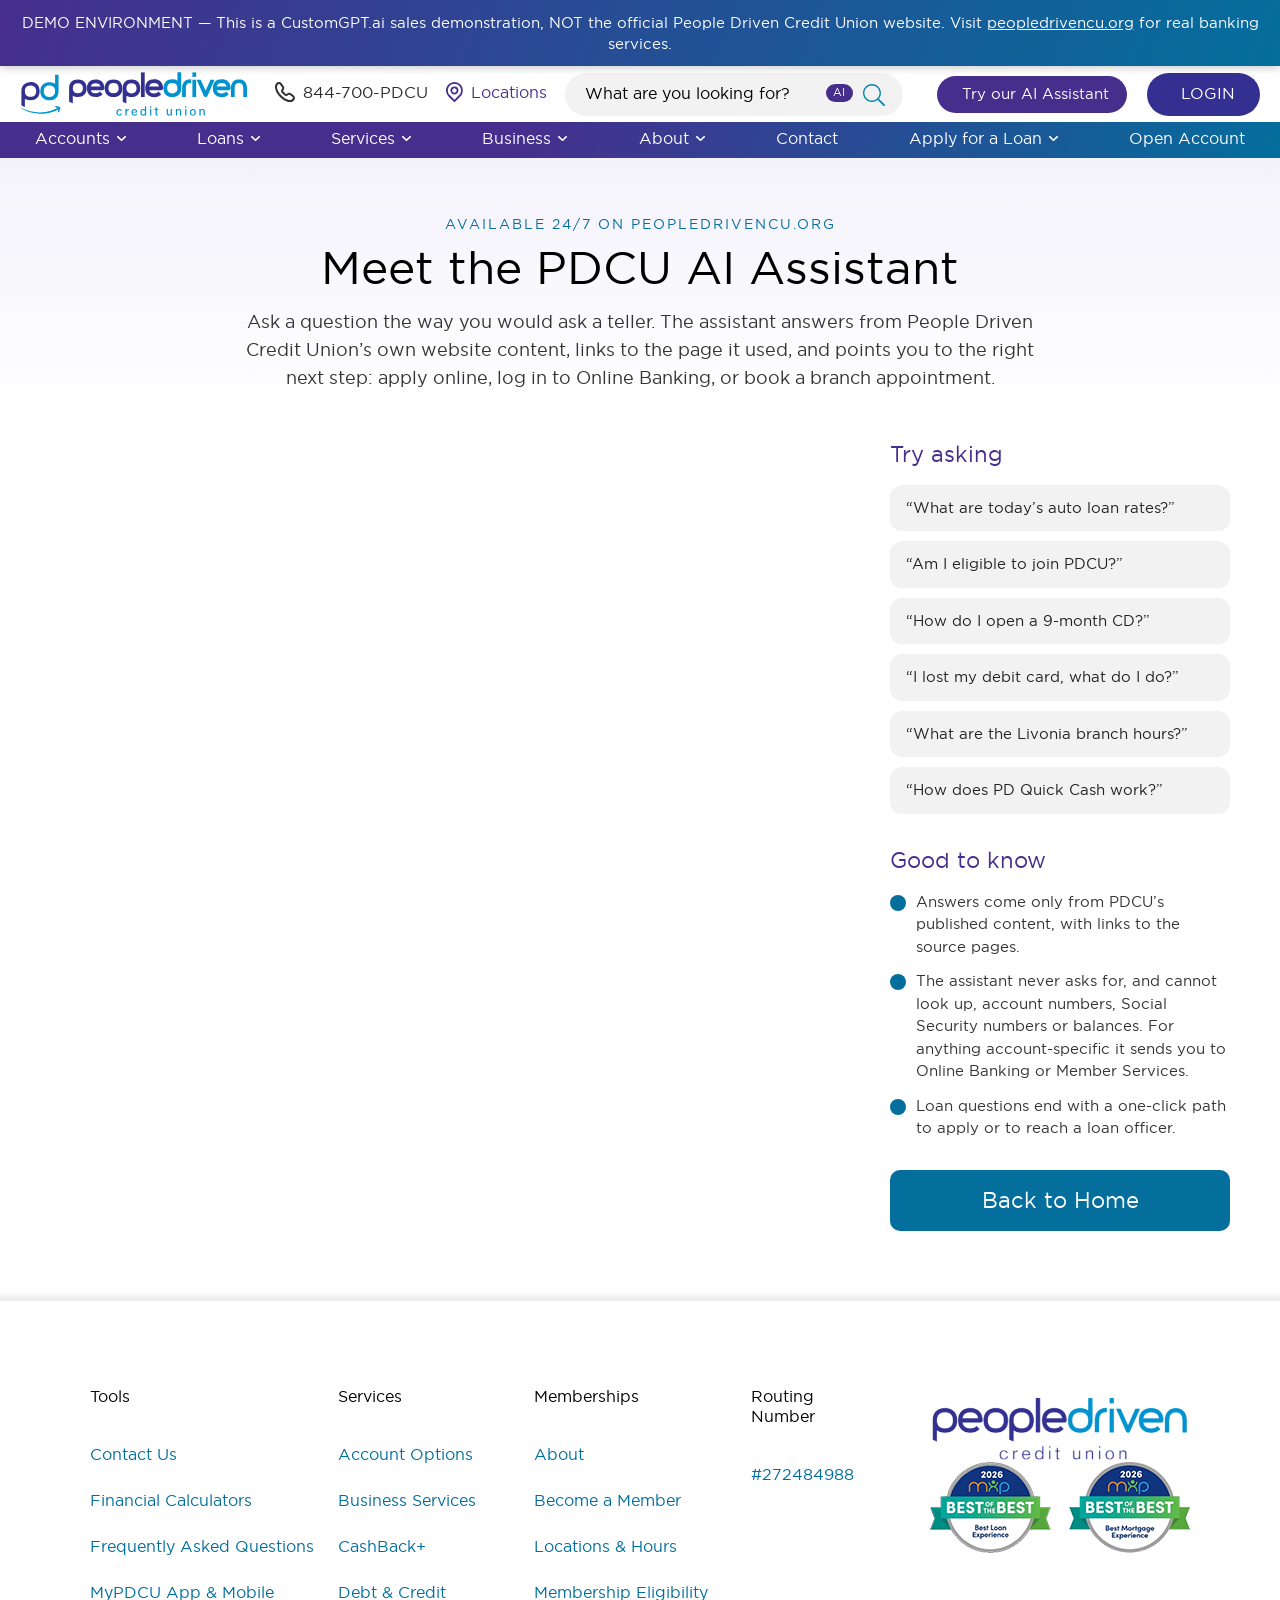
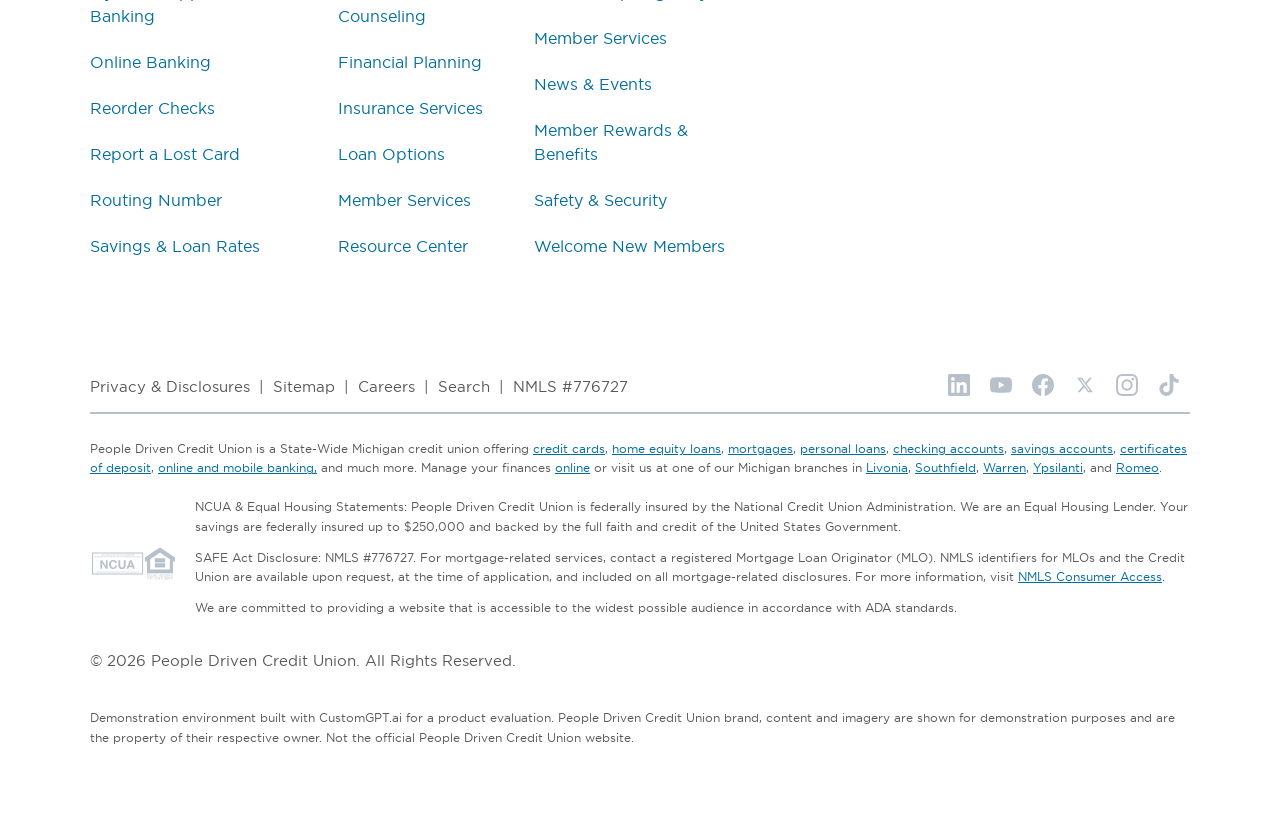
==== commit 10dbf30c: "Add demo safety banner and disable login form - Add sticky purple-to-blue gradient banner on both pa" ====
--- a/assistant.html
+++ b/assistant.html
@@ -18,6 +18,10 @@
 </head>
 <body class="page-assistant" data-no-float="1">
 
+<div class="demo-banner">
+  <strong>DEMO ENVIRONMENT</strong> — This is a CustomGPT.ai sales demonstration, NOT the official People Driven Credit Union website. Visit <a href="https://www.peopledrivencu.org/" target="_blank" rel="noopener">peopledrivencu.org</a> for real banking services.
+</div>
+
 <header class="g-header">
   <div class="g-header__top">
     <div class="wrap-1380 g-header__container">
@@ -59,13 +63,9 @@
         <div class="c-login__container">
           <div class="c-login">
             <h2 class="c-login__title">Online Banking</h2>
-            <form class="c-login__form" action="#" method="post" autocomplete="off">
-              <label>Username <input class="c-login__input" name="username" type="text" required autocapitalize="off" autocorrect="off" spellcheck="false"></label>
-              <button class="button button--hollow button--full-width c-login__button" type="submit">Sign in</button>
-            </form>
-            <div class="c-login__links">
-              <a class="c-login__link" href="https://my.peopledrivencu.org/enroll">Enroll</a>
-              <a class="c-login__link" href="https://my.peopledrivencu.org/forgot">Forgot Password</a>
+            <div style="padding:20px; background:#f2f2f2; border-radius:10px; text-align:center; color:#666; font-size:15px; line-height:1.5;">
+              <strong style="display:block; margin-bottom:10px; color:#462e8d;">Demo Only — Login Disabled</strong>
+              This is a demonstration environment. For real online banking, visit <a href="https://www.peopledrivencu.org/" target="_blank" rel="noopener" style="color:#046e9d; text-decoration:underline;">peopledrivencu.org</a>
             </div>
           </div>
         </div>
--- a/css/styles.css
+++ b/css/styles.css
@@ -56,6 +56,18 @@
 .wrap-1380{ max-width:1380px; margin:0 auto; padding:0 20px; }
 .container{ max-width:1400px; margin:auto; padding-inline:var(--spacing-lg); }
 .g-l-wrapper{ display:flow-root; margin:0 auto; max-width:1140px; padding:0 20px; }
+
+/* ------------------------------------------------------------
+   Demo Safety Banner
+   ------------------------------------------------------------ */
+.demo-banner{
+  position:sticky; top:0; z-index:100; width:100%; padding:12px 20px; 
+  background:linear-gradient(110deg,#462e8d 0%,#046e9d 100%); color:#fff; text-align:center; font-size:15px; line-height:1.4; box-shadow:0 2px 8px rgba(0,0,0,.2);
+}
+.demo-banner strong{ font-weight:700; }
+.demo-banner a{ color:#fff; text-decoration:underline; }
+.demo-banner a:hover{ color:#dedede; }
+@media (max-width:767px){ .demo-banner{ font-size:13px; padding:10px 16px; } }
 
 /* ------------------------------------------------------------
    Header
